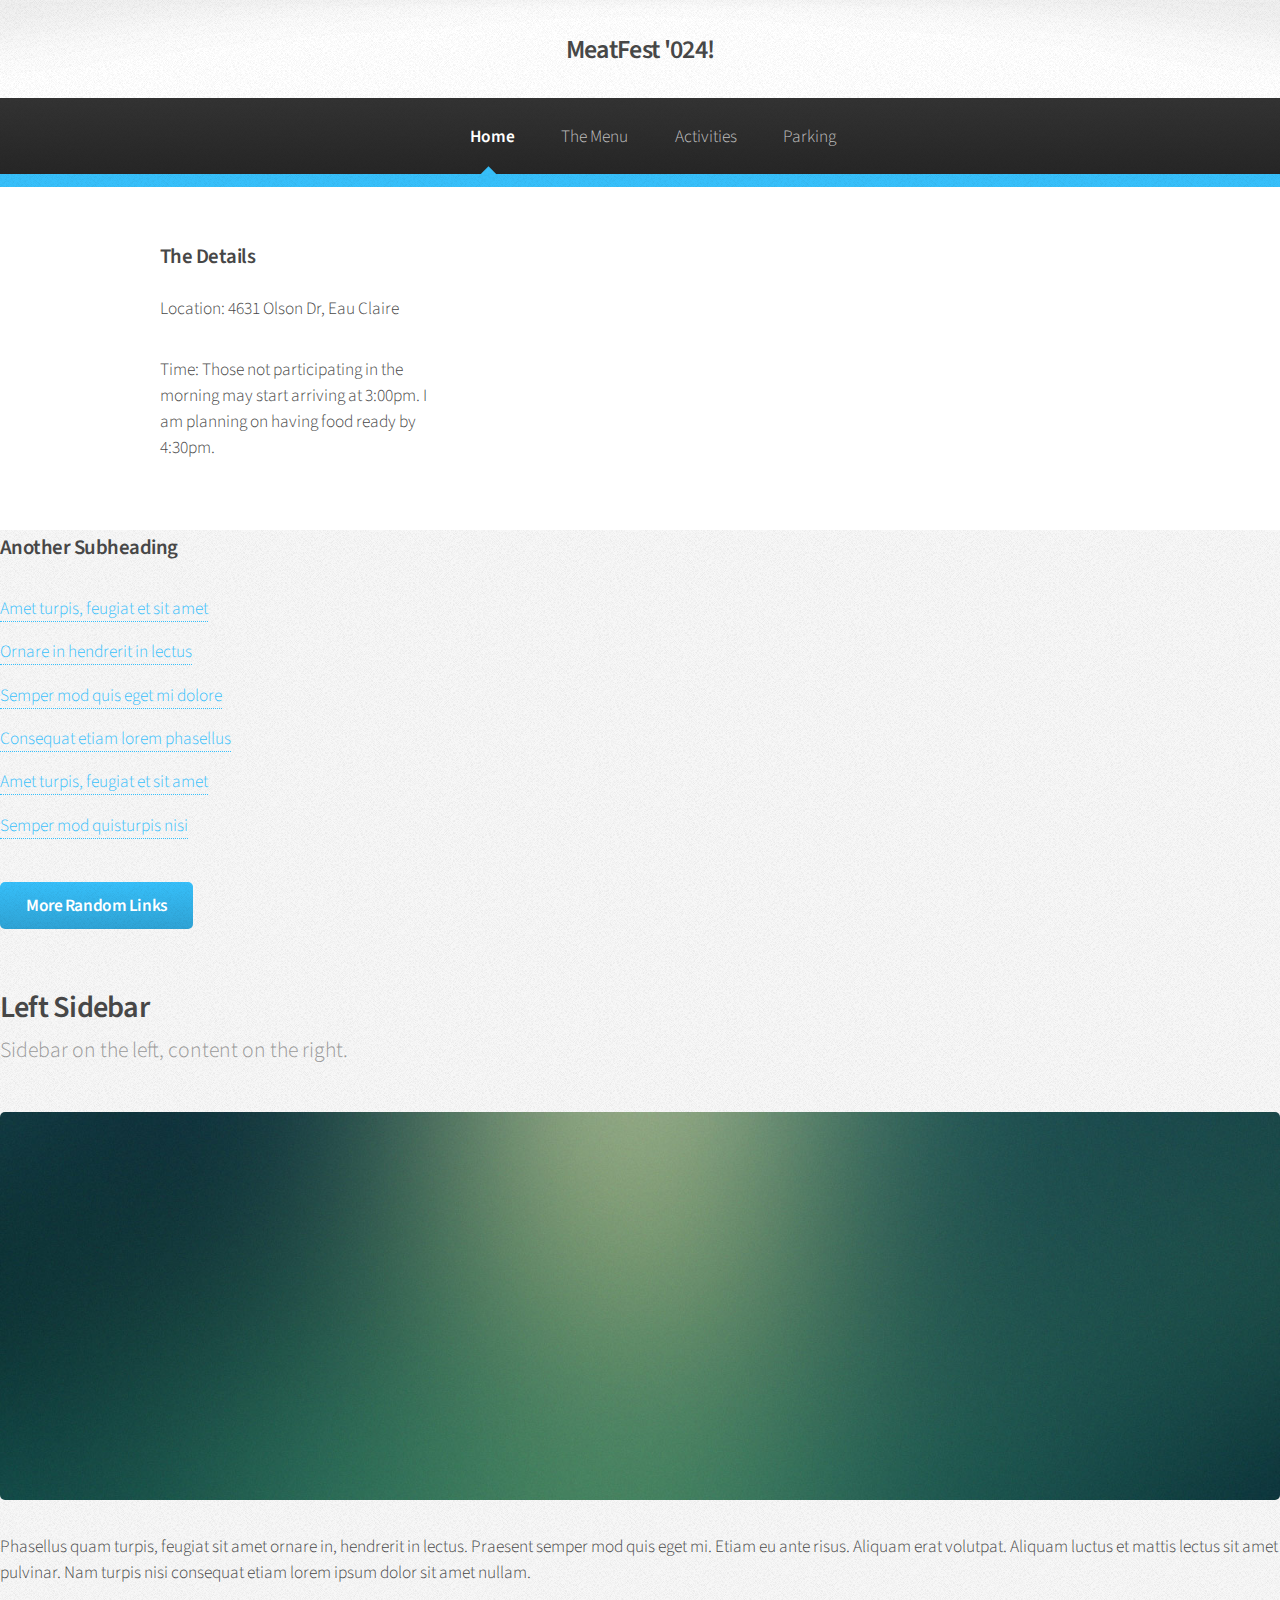
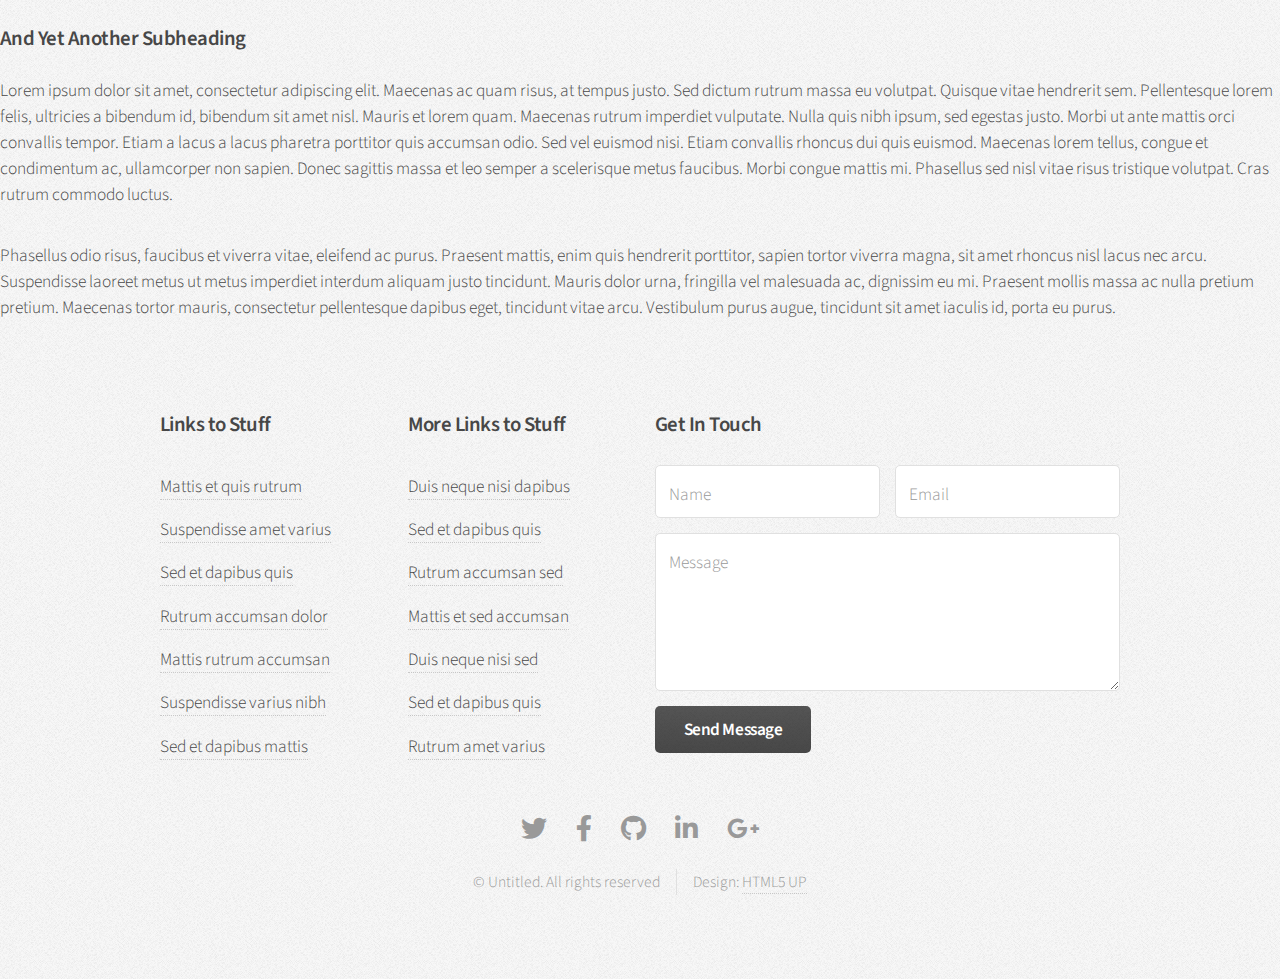
==== index.html @ 7e78057d "fixed footer" ====
<!DOCTYPE HTML>
<!--
	Arcana by HTML5 UP
	html5up.net | @ajlkn
	Free for personal and commercial use under the CCA 3.0 license (html5up.net/license)
-->
<html>
	<head>
		<title>MeatFest '024'</title>
		<meta charset="utf-8" />
		<meta name="viewport" content="width=device-width, initial-scale=1, user-scalable=no" />
		<link rel="stylesheet" href="assets/css/main.css" />
	</head>
	<body class="is-preload">
		<div id="page-wrapper">

			<!-- Header -->
				<div id="header">

					<!-- Logo -->
						<h1><a href="index.html" id="logo">MeatFest '024!</a></h1>

					<!-- Nav -->
						<nav id="nav">
							<ul>
								<li class="current"><a href="index.html">Home</a></li>
								<li>
									<a href="#">The Menu</a>
									<ul>
										<li><a href="the-meats.html">The MEATS!</a></li>
										<li><a href="the-sides.html">The Sides!</a></li>
										<li><a href="the-desserts.html">The Desserts!</a></li>
									</ul>
								</li>
								<li><a href="activities.html">Activities</a></li>
								<li><a href="parking.html">Parking</a></li>
							</ul>
						</nav>

				</div>

			<!-- Main -->
				<section class="wrapper style1">
					<div class="container">
						<div class="row gtr-200">
							<div class="col-4 col-12-narrower">
								<div id="sidebar">

									<!-- Sidebar -->

										<section>
											<h3>The Details</h3>
												<p>Location: 4631 Olson Dr, Eau Claire</p></section>
												<p>Time: Those not participating in the morning may start arriving at 3:00pm. I am planning on having food ready by 4:30pm.</p>
												<footer>
													
												</footer>
										</section>

										<section>
											<h3>Another Subheading</h3>
											<ul class="links">
												<li><a href="#">Amet turpis, feugiat et sit amet</a></li>
												<li><a href="#">Ornare in hendrerit in lectus</a></li>
												<li><a href="#">Semper mod quis eget mi dolore</a></li>
												<li><a href="#">Consequat etiam lorem phasellus</a></li>
												<li><a href="#">Amet turpis, feugiat et sit amet</a></li>
												<li><a href="#">Semper mod quisturpis nisi</a></li>
											</ul>
											<footer>
												<a href="#" class="button">More Random Links</a>
											</footer>
										</section>

								</div>
							</div>
							<div class="col-8  col-12-narrower imp-narrower">
								<div id="content">

									<!-- Content -->

										<article>
											<header>
												<h2>Left Sidebar</h2>
												<p>Sidebar on the left, content on the right.</p>
											</header>

											<span class="image featured"><img src="images/banner.jpg" alt="" /></span>

											<p>Phasellus quam turpis, feugiat sit amet ornare in, hendrerit in lectus.
											Praesent semper mod quis eget mi. Etiam eu ante risus. Aliquam erat volutpat.
											Aliquam luctus et mattis lectus sit amet pulvinar. Nam turpis nisi
											consequat etiam lorem ipsum dolor sit amet nullam.</p>

											<h3>And Yet Another Subheading</h3>
											<p>Lorem ipsum dolor sit amet, consectetur adipiscing elit. Maecenas ac quam risus, at tempus
											justo. Sed dictum rutrum massa eu volutpat. Quisque vitae hendrerit sem. Pellentesque lorem felis,
											ultricies a bibendum id, bibendum sit amet nisl. Mauris et lorem quam. Maecenas rutrum imperdiet
											vulputate. Nulla quis nibh ipsum, sed egestas justo. Morbi ut ante mattis orci convallis tempor.
											Etiam a lacus a lacus pharetra porttitor quis accumsan odio. Sed vel euismod nisi. Etiam convallis
											rhoncus dui quis euismod. Maecenas lorem tellus, congue et condimentum ac, ullamcorper non sapien.
											Donec sagittis massa et leo semper a scelerisque metus faucibus. Morbi congue mattis mi.
											Phasellus sed nisl vitae risus tristique volutpat. Cras rutrum commodo luctus.</p>

											<p>Phasellus odio risus, faucibus et viverra vitae, eleifend ac purus. Praesent mattis, enim
											quis hendrerit porttitor, sapien tortor viverra magna, sit amet rhoncus nisl lacus nec arcu.
											Suspendisse laoreet metus ut metus imperdiet interdum aliquam justo tincidunt. Mauris dolor urna,
											fringilla vel malesuada ac, dignissim eu mi. Praesent mollis massa ac nulla pretium pretium.
											Maecenas tortor mauris, consectetur pellentesque dapibus eget, tincidunt vitae arcu.
											Vestibulum purus augue, tincidunt sit amet iaculis id, porta eu purus.</p>
										</article>

								</div>
							</div>
						</div>
					</div>
				</section>

			<!-- Footer -->
				<div id="footer">
					<div class="container">
						<div class="row">
							<section class="col-3 col-6-narrower col-12-mobilep">
								<h3>Links to Stuff</h3>
								<ul class="links">
									<li><a href="#">Mattis et quis rutrum</a></li>
									<li><a href="#">Suspendisse amet varius</a></li>
									<li><a href="#">Sed et dapibus quis</a></li>
									<li><a href="#">Rutrum accumsan dolor</a></li>
									<li><a href="#">Mattis rutrum accumsan</a></li>
									<li><a href="#">Suspendisse varius nibh</a></li>
									<li><a href="#">Sed et dapibus mattis</a></li>
								</ul>
							</section>
							<section class="col-3 col-6-narrower col-12-mobilep">
								<h3>More Links to Stuff</h3>
								<ul class="links">
									<li><a href="#">Duis neque nisi dapibus</a></li>
									<li><a href="#">Sed et dapibus quis</a></li>
									<li><a href="#">Rutrum accumsan sed</a></li>
									<li><a href="#">Mattis et sed accumsan</a></li>
									<li><a href="#">Duis neque nisi sed</a></li>
									<li><a href="#">Sed et dapibus quis</a></li>
									<li><a href="#">Rutrum amet varius</a></li>
								</ul>
							</section>
							<section class="col-6 col-12-narrower">
								<h3>Get In Touch</h3>
								<form>
									<div class="row gtr-50">
										<div class="col-6 col-12-mobilep">
											<input type="text" name="name" id="name" placeholder="Name" />
										</div>
										<div class="col-6 col-12-mobilep">
											<input type="email" name="email" id="email" placeholder="Email" />
										</div>
										<div class="col-12">
											<textarea name="message" id="message" placeholder="Message" rows="5"></textarea>
										</div>
										<div class="col-12">
											<ul class="actions">
												<li><input type="submit" class="button alt" value="Send Message" /></li>
											</ul>
										</div>
									</div>
								</form>
							</section>
						</div>
					</div>

					<!-- Icons -->
						<ul class="icons">
							<li><a href="#" class="icon brands fa-twitter"><span class="label">Twitter</span></a></li>
							<li><a href="#" class="icon brands fa-facebook-f"><span class="label">Facebook</span></a></li>
							<li><a href="#" class="icon brands fa-github"><span class="label">GitHub</span></a></li>
							<li><a href="#" class="icon brands fa-linkedin-in"><span class="label">LinkedIn</span></a></li>
							<li><a href="#" class="icon brands fa-google-plus-g"><span class="label">Google+</span></a></li>
						</ul>

					<!-- Copyright -->
						<div class="copyright">
							<ul class="menu">
								<li>&copy; Untitled. All rights reserved</li><li>Design: <a href="http://html5up.net">HTML5 UP</a></li>
							</ul>
						</div>

				</div>

		</div>

		<!-- Scripts -->
			<script src="assets/js/jquery.min.js"></script>
			<script src="assets/js/jquery.dropotron.min.js"></script>
			<script src="assets/js/browser.min.js"></script>
			<script src="assets/js/breakpoints.min.js"></script>
			<script src="assets/js/util.js"></script>
			<script src="assets/js/main.js"></script>

	</body>
</html>
---- assets/css/main.css ----
@import url("fontawesome-all.min.css");
@import url("https://fonts.googleapis.com/css?family=Source+Sans+Pro:300,300italic,600,600italic");

/*
	Arcana by HTML5 UP
	html5up.net | @ajlkn
	Free for personal and commercial use under the CCA 3.0 license (html5up.net/license)
*/

html, body, div, span, applet, object,
iframe, h1, h2, h3, h4, h5, h6, p, blockquote,
pre, a, abbr, acronym, address, big, cite,
code, del, dfn, em, img, ins, kbd, q, s, samp,
small, strike, strong, sub, sup, tt, var, b,
u, i, center, dl, dt, dd, ol, ul, li, fieldset,
form, label, legend, table, caption, tbody,
tfoot, thead, tr, th, td, article, aside,
canvas, details, embed, figure, figcaption,
footer, header, hgroup, menu, nav, output, ruby,
section, summary, time, mark, audio, video {
	margin: 0;
	padding: 0;
	border: 0;
	font-size: 100%;
	font: inherit;
	vertical-align: baseline;}

article, aside, details, figcaption, figure,
footer, header, hgroup, menu, nav, section {
	display: block;}

body {
	line-height: 1;
}

ol, ul {
	list-style: none;
}

blockquote, q {
	quotes: none;
}

	blockquote:before, blockquote:after, q:before, q:after {
		content: '';
		content: none;
	}

table {
	border-collapse: collapse;
	border-spacing: 0;
}

body {
	-webkit-text-size-adjust: none;
}

mark {
	background-color: transparent;
	color: inherit;
}

input::-moz-focus-inner {
	border: 0;
	padding: 0;
}

input, select, textarea {
	-moz-appearance: none;
	-webkit-appearance: none;
	-ms-appearance: none;
	appearance: none;
}

/* Basic */

	html {
		box-sizing: border-box;
	}

	*, *:before, *:after {
		box-sizing: inherit;
	}

	body {
		background: #f7f7f7 url("images/bg01.png");
	}

		body.is-preload *, body.is-preload *:before, body.is-preload *:after {
			-moz-animation: none !important;
			-webkit-animation: none !important;
			-ms-animation: none !important;
			animation: none !important;
			-moz-transition: none !important;
			-webkit-transition: none !important;
			-ms-transition: none !important;
			transition: none !important;
		}

	body, input, select, textarea {
		color: #474747;
		font-family: 'Source Sans Pro', sans-serif;
		font-size: 16pt;
		font-weight: 300;
		line-height: 1.65em;
	}

	a {
		-moz-transition: color 0.2s ease-in-out, border-color 0.2s ease-in-out, opacity 0.2s ease-in-out;
		-webkit-transition: color 0.2s ease-in-out, border-color 0.2s ease-in-out, opacity 0.2s ease-in-out;
		-ms-transition: color 0.2s ease-in-out, border-color 0.2s ease-in-out, opacity 0.2s ease-in-out;
		transition: color 0.2s ease-in-out, border-color 0.2s ease-in-out, opacity 0.2s ease-in-out;
		color: #37c0fb;
		text-decoration: none;
		border-bottom: dotted 1px;
	}

		a:hover {
			color: #37c0fb;
			border-bottom-color: transparent;
		}

	strong, b {
		font-weight: 600;
	}

	em, i {
		font-style: italic;
	}

	p, ul, ol, dl, table, blockquote {
		margin: 0 0 2em 0;
	}

	h1, h2, h3, h4, h5, h6 {
		color: inherit;
		font-weight: 600;
		line-height: 1.75em;
		margin-bottom: 1em;
	}

		h1 a, h2 a, h3 a, h4 a, h5 a, h6 a {
			color: inherit;
			text-decoration: none;
		}

		h1 em, h2 em, h3 em, h4 em, h5 em, h6 em {
			font-style: normal;
			font-weight: 300;
		}

	h2 {
		font-size: 1.75em;
		letter-spacing: -0.025em;
	}

	h3 {
		font-size: 1.2em;
		letter-spacing: -0.025em;
	}

	sub {
		font-size: 0.8em;
		position: relative;
		top: 0.5em;
	}

	sup {
		font-size: 0.8em;
		position: relative;
		top: -0.5em;
	}

	hr {
		border-top: solid 1px #e0e0e0;
		border: 0;
		margin-bottom: 1.5em;
	}

	blockquote {
		border-left: solid 0.5em #e0e0e0;
		font-style: italic;
		padding: 1em 0 1em 2em;
	}

/* Container */

	.container {
		margin: 0 auto;
		max-width: 100%;
		width: 1400px;
	}

		@media screen and (max-width: 1680px) {

			.container {
				width: 1200px;
			}

		}

		@media screen and (max-width: 1280px) {

			.container {
				width: 960px;
			}

		}

		@media screen and (max-width: 980px) {

			.container {
				width: 95%;
			}

		}

		@media screen and (max-width: 840px) {

			.container {
				width: 95%;
			}

		}

		@media screen and (max-width: 736px) {

			.container {
				width: 90%;
			}

		}

		@media screen and (max-width: 480px) {

			.container {
				width: 100%;
			}

		}

/* Row */

	.row {
		display: flex;
		flex-wrap: wrap;
		box-sizing: border-box;
		align-items: stretch;
	}

		.row > * {
			box-sizing: border-box;
		}

		.row.gtr-uniform > * > :last-child {
			margin-bottom: 0;
		}

		.row.aln-left {
			justify-content: flex-start;
		}

		.row.aln-center {
			justify-content: center;
		}

		.row.aln-right {
			justify-content: flex-end;
		}

		.row.aln-top {
			align-items: flex-start;
		}

		.row.aln-middle {
			align-items: center;
		}

		.row.aln-bottom {
			align-items: flex-end;
		}

		.row > .imp {
			order: -1;
		}

		.row > .col-1 {
			width: 8.33333%;
		}

		.row > .off-1 {
			margin-left: 8.33333%;
		}

		.row > .col-2 {
			width: 16.66667%;
		}

		.row > .off-2 {
			margin-left: 16.66667%;
		}

		.row > .col-3 {
			width: 25%;
		}

		.row > .off-3 {
			margin-left: 25%;
		}

		.row > .col-4 {
			width: 33.33333%;
		}

		.row > .off-4 {
			margin-left: 33.33333%;
		}

		.row > .col-5 {
			width: 41.66667%;
		}

		.row > .off-5 {
			margin-left: 41.66667%;
		}

		.row > .col-6 {
			width: 50%;
		}

		.row > .off-6 {
			margin-left: 50%;
		}

		.row > .col-7 {
			width: 58.33333%;
		}

		.row > .off-7 {
			margin-left: 58.33333%;
		}

		.row > .col-8 {
			width: 66.66667%;
		}

		.row > .off-8 {
			margin-left: 66.66667%;
		}

		.row > .col-9 {
			width: 75%;
		}

		.row > .off-9 {
			margin-left: 75%;
		}

		.row > .col-10 {
			width: 83.33333%;
		}

		.row > .off-10 {
			margin-left: 83.33333%;
		}

		.row > .col-11 {
			width: 91.66667%;
		}

		.row > .off-11 {
			margin-left: 91.66667%;
		}

		.row > .col-12 {
			width: 100%;
		}

		.row > .off-12 {
			margin-left: 100%;
		}

		.row.gtr-0 {
			margin-top: 0px;
			margin-left: 0px;
		}

			.row.gtr-0 > * {
				padding: 0px 0 0 0px;
			}

			.row.gtr-0.gtr-uniform {
				margin-top: 0px;
			}

				.row.gtr-0.gtr-uniform > * {
					padding-top: 0px;
				}

		.row.gtr-25 {
			margin-top: -12.5px;
			margin-left: -12.5px;
		}

			.row.gtr-25 > * {
				padding: 12.5px 0 0 12.5px;
			}

			.row.gtr-25.gtr-uniform {
				margin-top: -12.5px;
			}

				.row.gtr-25.gtr-uniform > * {
					padding-top: 12.5px;
				}

		.row.gtr-50 {
			margin-top: -25px;
			margin-left: -25px;
		}

			.row.gtr-50 > * {
				padding: 25px 0 0 25px;
			}

			.row.gtr-50.gtr-uniform {
				margin-top: -25px;
			}

				.row.gtr-50.gtr-uniform > * {
					padding-top: 25px;
				}

		.row {
			margin-top: -50px;
			margin-left: -50px;
		}

			.row > * {
				padding: 50px 0 0 50px;
			}

			.row.gtr-uniform {
				margin-top: -50px;
			}

				.row.gtr-uniform > * {
					padding-top: 50px;
				}

		.row.gtr-150 {
			margin-top: -75px;
			margin-left: -75px;
		}

			.row.gtr-150 > * {
				padding: 75px 0 0 75px;
			}

			.row.gtr-150.gtr-uniform {
				margin-top: -75px;
			}

				.row.gtr-150.gtr-uniform > * {
					padding-top: 75px;
				}

		.row.gtr-200 {
			margin-top: -100px;
			margin-left: -100px;
		}

			.row.gtr-200 > * {
				padding: 100px 0 0 100px;
			}

			.row.gtr-200.gtr-uniform {
				margin-top: -100px;
			}

				.row.gtr-200.gtr-uniform > * {
					padding-top: 100px;
				}

		@media screen and (max-width: 1680px) {

			.row {
				display: flex;
				flex-wrap: wrap;
				box-sizing: border-box;
				align-items: stretch;
			}

				.row > * {
					box-sizing: border-box;
				}

				.row.gtr-uniform > * > :last-child {
					margin-bottom: 0;
				}

				.row.aln-left {
					justify-content: flex-start;
				}

				.row.aln-center {
					justify-content: center;
				}

				.row.aln-right {
					justify-content: flex-end;
				}

				.row.aln-top {
					align-items: flex-start;
				}

				.row.aln-middle {
					align-items: center;
				}

				.row.aln-bottom {
					align-items: flex-end;
				}

				.row > .imp-wide {
					order: -1;
				}

				.row > .col-1-wide {
					width: 8.33333%;
				}

				.row > .off-1-wide {
					margin-left: 8.33333%;
				}

				.row > .col-2-wide {
					width: 16.66667%;
				}

				.row > .off-2-wide {
					margin-left: 16.66667%;
				}

				.row > .col-3-wide {
					width: 25%;
				}

				.row > .off-3-wide {
					margin-left: 25%;
				}

				.row > .col-4-wide {
					width: 33.33333%;
				}

				.row > .off-4-wide {
					margin-left: 33.33333%;
				}

				.row > .col-5-wide {
					width: 41.66667%;
				}

				.row > .off-5-wide {
					margin-left: 41.66667%;
				}

				.row > .col-6-wide {
					width: 50%;
				}

				.row > .off-6-wide {
					margin-left: 50%;
				}

				.row > .col-7-wide {
					width: 58.33333%;
				}

				.row > .off-7-wide {
					margin-left: 58.33333%;
				}

				.row > .col-8-wide {
					width: 66.66667%;
				}

				.row > .off-8-wide {
					margin-left: 66.66667%;
				}

				.row > .col-9-wide {
					width: 75%;
				}

				.row > .off-9-wide {
					margin-left: 75%;
				}

				.row > .col-10-wide {
					width: 83.33333%;
				}

				.row > .off-10-wide {
					margin-left: 83.33333%;
				}

				.row > .col-11-wide {
					width: 91.66667%;
				}

				.row > .off-11-wide {
					margin-left: 91.66667%;
				}

				.row > .col-12-wide {
					width: 100%;
				}

				.row > .off-12-wide {
					margin-left: 100%;
				}

				.row.gtr-0 {
					margin-top: 0px;
					margin-left: 0px;
				}

					.row.gtr-0 > * {
						padding: 0px 0 0 0px;
					}

					.row.gtr-0.gtr-uniform {
						margin-top: 0px;
					}

						.row.gtr-0.gtr-uniform > * {
							padding-top: 0px;
						}

				.row.gtr-25 {
					margin-top: -10px;
					margin-left: -10px;
				}

					.row.gtr-25 > * {
						padding: 10px 0 0 10px;
					}

					.row.gtr-25.gtr-uniform {
						margin-top: -10px;
					}

						.row.gtr-25.gtr-uniform > * {
							padding-top: 10px;
						}

				.row.gtr-50 {
					margin-top: -20px;
					margin-left: -20px;
				}

					.row.gtr-50 > * {
						padding: 20px 0 0 20px;
					}

					.row.gtr-50.gtr-uniform {
						margin-top: -20px;
					}

						.row.gtr-50.gtr-uniform > * {
							padding-top: 20px;
						}

				.row {
					margin-top: -40px;
					margin-left: -40px;
				}

					.row > * {
						padding: 40px 0 0 40px;
					}

					.row.gtr-uniform {
						margin-top: -40px;
					}

						.row.gtr-uniform > * {
							padding-top: 40px;
						}

				.row.gtr-150 {
					margin-top: -60px;
					margin-left: -60px;
				}

					.row.gtr-150 > * {
						padding: 60px 0 0 60px;
					}

					.row.gtr-150.gtr-uniform {
						margin-top: -60px;
					}

						.row.gtr-150.gtr-uniform > * {
							padding-top: 60px;
						}

				.row.gtr-200 {
					margin-top: -80px;
					margin-left: -80px;
				}

					.row.gtr-200 > * {
						padding: 80px 0 0 80px;
					}

					.row.gtr-200.gtr-uniform {
						margin-top: -80px;
					}

						.row.gtr-200.gtr-uniform > * {
							padding-top: 80px;
						}

		}

		@media screen and (max-width: 1280px) {

			.row {
				display: flex;
				flex-wrap: wrap;
				box-sizing: border-box;
				align-items: stretch;
			}

				.row > * {
					box-sizing: border-box;
				}

				.row.gtr-uniform > * > :last-child {
					margin-bottom: 0;
				}

				.row.aln-left {
					justify-content: flex-start;
				}

				.row.aln-center {
					justify-content: center;
				}

				.row.aln-right {
					justify-content: flex-end;
				}

				.row.aln-top {
					align-items: flex-start;
				}

				.row.aln-middle {
					align-items: center;
				}

				.row.aln-bottom {
					align-items: flex-end;
				}

				.row > .imp-normal {
					order: -1;
				}

				.row > .col-1-normal {
					width: 8.33333%;
				}

				.row > .off-1-normal {
					margin-left: 8.33333%;
				}

				.row > .col-2-normal {
					width: 16.66667%;
				}

				.row > .off-2-normal {
					margin-left: 16.66667%;
				}

				.row > .col-3-normal {
					width: 25%;
				}

				.row > .off-3-normal {
					margin-left: 25%;
				}

				.row > .col-4-normal {
					width: 33.33333%;
				}

				.row > .off-4-normal {
					margin-left: 33.33333%;
				}

				.row > .col-5-normal {
					width: 41.66667%;
				}

				.row > .off-5-normal {
					margin-left: 41.66667%;
				}

				.row > .col-6-normal {
					width: 50%;
				}

				.row > .off-6-normal {
					margin-left: 50%;
				}

				.row > .col-7-normal {
					width: 58.33333%;
				}

				.row > .off-7-normal {
					margin-left: 58.33333%;
				}

				.row > .col-8-normal {
					width: 66.66667%;
				}

				.row > .off-8-normal {
					margin-left: 66.66667%;
				}

				.row > .col-9-normal {
					width: 75%;
				}

				.row > .off-9-normal {
					margin-left: 75%;
				}

				.row > .col-10-normal {
					width: 83.33333%;
				}

				.row > .off-10-normal {
					margin-left: 83.33333%;
				}

				.row > .col-11-normal {
					width: 91.66667%;
				}

				.row > .off-11-normal {
					margin-left: 91.66667%;
				}

				.row > .col-12-normal {
					width: 100%;
				}

				.row > .off-12-normal {
					margin-left: 100%;
				}

				.row.gtr-0 {
					margin-top: 0px;
					margin-left: 0px;
				}

					.row.gtr-0 > * {
						padding: 0px 0 0 0px;
					}

					.row.gtr-0.gtr-uniform {
						margin-top: 0px;
					}

						.row.gtr-0.gtr-uniform > * {
							padding-top: 0px;
						}

				.row.gtr-25 {
					margin-top: -7.5px;
					margin-left: -7.5px;
				}

					.row.gtr-25 > * {
						padding: 7.5px 0 0 7.5px;
					}

					.row.gtr-25.gtr-uniform {
						margin-top: -7.5px;
					}

						.row.gtr-25.gtr-uniform > * {
							padding-top: 7.5px;
						}

				.row.gtr-50 {
					margin-top: -15px;
					margin-left: -15px;
				}

					.row.gtr-50 > * {
						padding: 15px 0 0 15px;
					}

					.row.gtr-50.gtr-uniform {
						margin-top: -15px;
					}

						.row.gtr-50.gtr-uniform > * {
							padding-top: 15px;
						}

				.row {
					margin-top: -30px;
					margin-left: -30px;
				}

					.row > * {
						padding: 30px 0 0 30px;
					}

					.row.gtr-uniform {
						margin-top: -30px;
					}

						.row.gtr-uniform > * {
							padding-top: 30px;
						}

				.row.gtr-150 {
					margin-top: -45px;
					margin-left: -45px;
				}

					.row.gtr-150 > * {
						padding: 45px 0 0 45px;
					}

					.row.gtr-150.gtr-uniform {
						margin-top: -45px;
					}

						.row.gtr-150.gtr-uniform > * {
							padding-top: 45px;
						}

				.row.gtr-200 {
					margin-top: -60px;
					margin-left: -60px;
				}

					.row.gtr-200 > * {
						padding: 60px 0 0 60px;
					}

					.row.gtr-200.gtr-uniform {
						margin-top: -60px;
					}

						.row.gtr-200.gtr-uniform > * {
							padding-top: 60px;
						}

		}

		@media screen and (max-width: 980px) {

			.row {
				display: flex;
				flex-wrap: wrap;
				box-sizing: border-box;
				align-items: stretch;
			}

				.row > * {
					box-sizing: border-box;
				}

				.row.gtr-uniform > * > :last-child {
					margin-bottom: 0;
				}

				.row.aln-left {
					justify-content: flex-start;
				}

				.row.aln-center {
					justify-content: center;
				}

				.row.aln-right {
					justify-content: flex-end;
				}

				.row.aln-top {
					align-items: flex-start;
				}

				.row.aln-middle {
					align-items: center;
				}

				.row.aln-bottom {
					align-items: flex-end;
				}

				.row > .imp-narrow {
					order: -1;
				}

				.row > .col-1-narrow {
					width: 8.33333%;
				}

				.row > .off-1-narrow {
					margin-left: 8.33333%;
				}

				.row > .col-2-narrow {
					width: 16.66667%;
				}

				.row > .off-2-narrow {
					margin-left: 16.66667%;
				}

				.row > .col-3-narrow {
					width: 25%;
				}

				.row > .off-3-narrow {
					margin-left: 25%;
				}

				.row > .col-4-narrow {
					width: 33.33333%;
				}

				.row > .off-4-narrow {
					margin-left: 33.33333%;
				}

				.row > .col-5-narrow {
					width: 41.66667%;
				}

				.row > .off-5-narrow {
					margin-left: 41.66667%;
				}

				.row > .col-6-narrow {
					width: 50%;
				}

				.row > .off-6-narrow {
					margin-left: 50%;
				}

				.row > .col-7-narrow {
					width: 58.33333%;
				}

				.row > .off-7-narrow {
					margin-left: 58.33333%;
				}

				.row > .col-8-narrow {
					width: 66.66667%;
				}

				.row > .off-8-narrow {
					margin-left: 66.66667%;
				}

				.row > .col-9-narrow {
					width: 75%;
				}

				.row > .off-9-narrow {
					margin-left: 75%;
				}

				.row > .col-10-narrow {
					width: 83.33333%;
				}

				.row > .off-10-narrow {
					margin-left: 83.33333%;
				}

				.row > .col-11-narrow {
					width: 91.66667%;
				}

				.row > .off-11-narrow {
					margin-left: 91.66667%;
				}

				.row > .col-12-narrow {
					width: 100%;
				}

				.row > .off-12-narrow {
					margin-left: 100%;
				}

				.row.gtr-0 {
					margin-top: 0px;
					margin-left: 0px;
				}

					.row.gtr-0 > * {
						padding: 0px 0 0 0px;
					}

					.row.gtr-0.gtr-uniform {
						margin-top: 0px;
					}

						.row.gtr-0.gtr-uniform > * {
							padding-top: 0px;
						}

				.row.gtr-25 {
					margin-top: -7.5px;
					margin-left: -7.5px;
				}

					.row.gtr-25 > * {
						padding: 7.5px 0 0 7.5px;
					}

					.row.gtr-25.gtr-uniform {
						margin-top: -7.5px;
					}

						.row.gtr-25.gtr-uniform > * {
							padding-top: 7.5px;
						}

				.row.gtr-50 {
					margin-top: -15px;
					margin-left: -15px;
				}

					.row.gtr-50 > * {
						padding: 15px 0 0 15px;
					}

					.row.gtr-50.gtr-uniform {
						margin-top: -15px;
					}

						.row.gtr-50.gtr-uniform > * {
							padding-top: 15px;
						}

				.row {
					margin-top: -30px;
					margin-left: -30px;
				}

					.row > * {
						padding: 30px 0 0 30px;
					}

					.row.gtr-uniform {
						margin-top: -30px;
					}

						.row.gtr-uniform > * {
							padding-top: 30px;
						}

				.row.gtr-150 {
					margin-top: -45px;
					margin-left: -45px;
				}

					.row.gtr-150 > * {
						padding: 45px 0 0 45px;
					}

					.row.gtr-150.gtr-uniform {
						margin-top: -45px;
					}

						.row.gtr-150.gtr-uniform > * {
							padding-top: 45px;
						}

				.row.gtr-200 {
					margin-top: -60px;
					margin-left: -60px;
				}

					.row.gtr-200 > * {
						padding: 60px 0 0 60px;
					}

					.row.gtr-200.gtr-uniform {
						margin-top: -60px;
					}

						.row.gtr-200.gtr-uniform > * {
							padding-top: 60px;
						}

		}

		@media screen and (max-width: 840px) {

			.row {
				display: flex;
				flex-wrap: wrap;
				box-sizing: border-box;
				align-items: stretch;
			}

				.row > * {
					box-sizing: border-box;
				}

				.row.gtr-uniform > * > :last-child {
					margin-bottom: 0;
				}

				.row.aln-left {
					justify-content: flex-start;
				}

				.row.aln-center {
					justify-content: center;
				}

				.row.aln-right {
					justify-content: flex-end;
				}

				.row.aln-top {
					align-items: flex-start;
				}

				.row.aln-middle {
					align-items: center;
				}

				.row.aln-bottom {
					align-items: flex-end;
				}

				.row > .imp-narrower {
					order: -1;
				}

				.row > .col-1-narrower {
					width: 8.33333%;
				}

				.row > .off-1-narrower {
					margin-left: 8.33333%;
				}

				.row > .col-2-narrower {
					width: 16.66667%;
				}

				.row > .off-2-narrower {
					margin-left: 16.66667%;
				}

				.row > .col-3-narrower {
					width: 25%;
				}

				.row > .off-3-narrower {
					margin-left: 25%;
				}

				.row > .col-4-narrower {
					width: 33.33333%;
				}

				.row > .off-4-narrower {
					margin-left: 33.33333%;
				}

				.row > .col-5-narrower {
					width: 41.66667%;
				}

				.row > .off-5-narrower {
					margin-left: 41.66667%;
				}

				.row > .col-6-narrower {
					width: 50%;
				}

				.row > .off-6-narrower {
					margin-left: 50%;
				}

				.row > .col-7-narrower {
					width: 58.33333%;
				}

				.row > .off-7-narrower {
					margin-left: 58.33333%;
				}

				.row > .col-8-narrower {
					width: 66.66667%;
				}

				.row > .off-8-narrower {
					margin-left: 66.66667%;
				}

				.row > .col-9-narrower {
					width: 75%;
				}

				.row > .off-9-narrower {
					margin-left: 75%;
				}

				.row > .col-10-narrower {
					width: 83.33333%;
				}

				.row > .off-10-narrower {
					margin-left: 83.33333%;
				}

				.row > .col-11-narrower {
					width: 91.66667%;
				}

				.row > .off-11-narrower {
					margin-left: 91.66667%;
				}

				.row > .col-12-narrower {
					width: 100%;
				}

				.row > .off-12-narrower {
					margin-left: 100%;
				}

				.row.gtr-0 {
					margin-top: 0px;
					margin-left: 0px;
				}

					.row.gtr-0 > * {
						padding: 0px 0 0 0px;
					}

					.row.gtr-0.gtr-uniform {
						margin-top: 0px;
					}

						.row.gtr-0.gtr-uniform > * {
							padding-top: 0px;
						}

				.row.gtr-25 {
					margin-top: -7.5px;
					margin-left: -7.5px;
				}

					.row.gtr-25 > * {
						padding: 7.5px 0 0 7.5px;
					}

					.row.gtr-25.gtr-uniform {
						margin-top: -7.5px;
					}

						.row.gtr-25.gtr-uniform > * {
							padding-top: 7.5px;
						}

				.row.gtr-50 {
					margin-top: -15px;
					margin-left: -15px;
				}

					.row.gtr-50 > * {
						padding: 15px 0 0 15px;
					}

					.row.gtr-50.gtr-uniform {
						margin-top: -15px;
					}

						.row.gtr-50.gtr-uniform > * {
							padding-top: 15px;
						}

				.row {
					margin-top: -30px;
					margin-left: -30px;
				}

					.row > * {
						padding: 30px 0 0 30px;
					}

					.row.gtr-uniform {
						margin-top: -30px;
					}

						.row.gtr-uniform > * {
							padding-top: 30px;
						}

				.row.gtr-150 {
					margin-top: -45px;
					margin-left: -45px;
				}

					.row.gtr-150 > * {
						padding: 45px 0 0 45px;
					}

					.row.gtr-150.gtr-uniform {
						margin-top: -45px;
					}

						.row.gtr-150.gtr-uniform > * {
							padding-top: 45px;
						}

				.row.gtr-200 {
					margin-top: -60px;
					margin-left: -60px;
				}

					.row.gtr-200 > * {
						padding: 60px 0 0 60px;
					}

					.row.gtr-200.gtr-uniform {
						margin-top: -60px;
					}

						.row.gtr-200.gtr-uniform > * {
							padding-top: 60px;
						}

		}

		@media screen and (max-width: 736px) {

			.row {
				display: flex;
				flex-wrap: wrap;
				box-sizing: border-box;
				align-items: stretch;
			}

				.row > * {
					box-sizing: border-box;
				}

				.row.gtr-uniform > * > :last-child {
					margin-bottom: 0;
				}

				.row.aln-left {
					justify-content: flex-start;
				}

				.row.aln-center {
					justify-content: center;
				}

				.row.aln-right {
					justify-content: flex-end;
				}

				.row.aln-top {
					align-items: flex-start;
				}

				.row.aln-middle {
					align-items: center;
				}

				.row.aln-bottom {
					align-items: flex-end;
				}

				.row > .imp-mobile {
					order: -1;
				}

				.row > .col-1-mobile {
					width: 8.33333%;
				}

				.row > .off-1-mobile {
					margin-left: 8.33333%;
				}

				.row > .col-2-mobile {
					width: 16.66667%;
				}

				.row > .off-2-mobile {
					margin-left: 16.66667%;
				}

				.row > .col-3-mobile {
					width: 25%;
				}

				.row > .off-3-mobile {
					margin-left: 25%;
				}

				.row > .col-4-mobile {
					width: 33.33333%;
				}

				.row > .off-4-mobile {
					margin-left: 33.33333%;
				}

				.row > .col-5-mobile {
					width: 41.66667%;
				}

				.row > .off-5-mobile {
					margin-left: 41.66667%;
				}

				.row > .col-6-mobile {
					width: 50%;
				}

				.row > .off-6-mobile {
					margin-left: 50%;
				}

				.row > .col-7-mobile {
					width: 58.33333%;
				}

				.row > .off-7-mobile {
					margin-left: 58.33333%;
				}

				.row > .col-8-mobile {
					width: 66.66667%;
				}

				.row > .off-8-mobile {
					margin-left: 66.66667%;
				}

				.row > .col-9-mobile {
					width: 75%;
				}

				.row > .off-9-mobile {
					margin-left: 75%;
				}

				.row > .col-10-mobile {
					width: 83.33333%;
				}

				.row > .off-10-mobile {
					margin-left: 83.33333%;
				}

				.row > .col-11-mobile {
					width: 91.66667%;
				}

				.row > .off-11-mobile {
					margin-left: 91.66667%;
				}

				.row > .col-12-mobile {
					width: 100%;
				}

				.row > .off-12-mobile {
					margin-left: 100%;
				}

				.row.gtr-0 {
					margin-top: 0px;
					margin-left: 0px;
				}

					.row.gtr-0 > * {
						padding: 0px 0 0 0px;
					}

					.row.gtr-0.gtr-uniform {
						margin-top: 0px;
					}

						.row.gtr-0.gtr-uniform > * {
							padding-top: 0px;
						}

				.row.gtr-25 {
					margin-top: -5px;
					margin-left: -5px;
				}

					.row.gtr-25 > * {
						padding: 5px 0 0 5px;
					}

					.row.gtr-25.gtr-uniform {
						margin-top: -5px;
					}

						.row.gtr-25.gtr-uniform > * {
							padding-top: 5px;
						}

				.row.gtr-50 {
					margin-top: -10px;
					margin-left: -10px;
				}

					.row.gtr-50 > * {
						padding: 10px 0 0 10px;
					}

					.row.gtr-50.gtr-uniform {
						margin-top: -10px;
					}

						.row.gtr-50.gtr-uniform > * {
							padding-top: 10px;
						}

				.row {
					margin-top: -20px;
					margin-left: -20px;
				}

					.row > * {
						padding: 20px 0 0 20px;
					}

					.row.gtr-uniform {
						margin-top: -20px;
					}

						.row.gtr-uniform > * {
							padding-top: 20px;
						}

				.row.gtr-150 {
					margin-top: -30px;
					margin-left: -30px;
				}

					.row.gtr-150 > * {
						padding: 30px 0 0 30px;
					}

					.row.gtr-150.gtr-uniform {
						margin-top: -30px;
					}

						.row.gtr-150.gtr-uniform > * {
							padding-top: 30px;
						}

				.row.gtr-200 {
					margin-top: -40px;
					margin-left: -40px;
				}

					.row.gtr-200 > * {
						padding: 40px 0 0 40px;
					}

					.row.gtr-200.gtr-uniform {
						margin-top: -40px;
					}

						.row.gtr-200.gtr-uniform > * {
							padding-top: 40px;
						}

		}

		@media screen and (max-width: 480px) {

			.row {
				display: flex;
				flex-wrap: wrap;
				box-sizing: border-box;
				align-items: stretch;
			}

				.row > * {
					box-sizing: border-box;
				}

				.row.gtr-uniform > * > :last-child {
					margin-bottom: 0;
				}

				.row.aln-left {
					justify-content: flex-start;
				}

				.row.aln-center {
					justify-content: center;
				}

				.row.aln-right {
					justify-content: flex-end;
				}

				.row.aln-top {
					align-items: flex-start;
				}

				.row.aln-middle {
					align-items: center;
				}

				.row.aln-bottom {
					align-items: flex-end;
				}

				.row > .imp-mobilep {
					order: -1;
				}

				.row > .col-1-mobilep {
					width: 8.33333%;
				}

				.row > .off-1-mobilep {
					margin-left: 8.33333%;
				}

				.row > .col-2-mobilep {
					width: 16.66667%;
				}

				.row > .off-2-mobilep {
					margin-left: 16.66667%;
				}

				.row > .col-3-mobilep {
					width: 25%;
				}

				.row > .off-3-mobilep {
					margin-left: 25%;
				}

				.row > .col-4-mobilep {
					width: 33.33333%;
				}

				.row > .off-4-mobilep {
					margin-left: 33.33333%;
				}

				.row > .col-5-mobilep {
					width: 41.66667%;
				}

				.row > .off-5-mobilep {
					margin-left: 41.66667%;
				}

				.row > .col-6-mobilep {
					width: 50%;
				}

				.row > .off-6-mobilep {
					margin-left: 50%;
				}

				.row > .col-7-mobilep {
					width: 58.33333%;
				}

				.row > .off-7-mobilep {
					margin-left: 58.33333%;
				}

				.row > .col-8-mobilep {
					width: 66.66667%;
				}

				.row > .off-8-mobilep {
					margin-left: 66.66667%;
				}

				.row > .col-9-mobilep {
					width: 75%;
				}

				.row > .off-9-mobilep {
					margin-left: 75%;
				}

				.row > .col-10-mobilep {
					width: 83.33333%;
				}

				.row > .off-10-mobilep {
					margin-left: 83.33333%;
				}

				.row > .col-11-mobilep {
					width: 91.66667%;
				}

				.row > .off-11-mobilep {
					margin-left: 91.66667%;
				}

				.row > .col-12-mobilep {
					width: 100%;
				}

				.row > .off-12-mobilep {
					margin-left: 100%;
				}

				.row.gtr-0 {
					margin-top: 0px;
					margin-left: 0px;
				}

					.row.gtr-0 > * {
						padding: 0px 0 0 0px;
					}

					.row.gtr-0.gtr-uniform {
						margin-top: 0px;
					}

						.row.gtr-0.gtr-uniform > * {
							padding-top: 0px;
						}

				.row.gtr-25 {
					margin-top: -5px;
					margin-left: -5px;
				}

					.row.gtr-25 > * {
						padding: 5px 0 0 5px;
					}

					.row.gtr-25.gtr-uniform {
						margin-top: -5px;
					}

						.row.gtr-25.gtr-uniform > * {
							padding-top: 5px;
						}

				.row.gtr-50 {
					margin-top: -10px;
					margin-left: -10px;
				}

					.row.gtr-50 > * {
						padding: 10px 0 0 10px;
					}

					.row.gtr-50.gtr-uniform {
						margin-top: -10px;
					}

						.row.gtr-50.gtr-uniform > * {
							padding-top: 10px;
						}

				.row {
					margin-top: -20px;
					margin-left: -20px;
				}

					.row > * {
						padding: 20px 0 0 20px;
					}

					.row.gtr-uniform {
						margin-top: -20px;
					}

						.row.gtr-uniform > * {
							padding-top: 20px;
						}

				.row.gtr-150 {
					margin-top: -30px;
					margin-left: -30px;
				}

					.row.gtr-150 > * {
						padding: 30px 0 0 30px;
					}

					.row.gtr-150.gtr-uniform {
						margin-top: -30px;
					}

						.row.gtr-150.gtr-uniform > * {
							padding-top: 30px;
						}

				.row.gtr-200 {
					margin-top: -40px;
					margin-left: -40px;
				}

					.row.gtr-200 > * {
						padding: 40px 0 0 40px;
					}

					.row.gtr-200.gtr-uniform {
						margin-top: -40px;
					}

						.row.gtr-200.gtr-uniform > * {
							padding-top: 40px;
						}

		}

/* Section/Article */

	section.special, article.special {
		text-align: center;
	}

	header p {
		color: #999;
		font-size: 1.25em;
		position: relative;
		margin-top: -1.25em;
		margin-bottom: 2.25em;
	}

	header.major {
		text-align: center;
		margin: 0 0 2em 0;
	}

		header.major h2 {
			font-size: 2.25em;
		}

		header.major p {
			position: relative;
			border-top: solid 1px #e0e0e0;
			padding: 1em 0 0 0;
			margin: 0;
			top: -1em;
			font-size: 1.5em;
			letter-spacing: -0.025em;
		}

	footer {
		margin: 0 0 3em 0;
	}

		footer > :last-child {
			margin-bottom: 0;
		}

		footer.major {
			padding-top: 3em;
		}

/* Form */

	input[type="text"],
	input[type="password"],
	input[type="email"],
	textarea {
		-moz-appearance: none;
		-webkit-appearance: none;
		-ms-appearance: none;
		appearance: none;
		-moz-transition: border-color 0.2s ease-in-out;
		-webkit-transition: border-color 0.2s ease-in-out;
		-ms-transition: border-color 0.2s ease-in-out;
		transition: border-color 0.2s ease-in-out;
		background: #fff;
		border: solid 1px #e0e0e0;
		border-radius: 5px;
		color: inherit;
		display: block;
		outline: 0;
		padding: 0.75em;
		text-decoration: none;
		width: 100%;
	}

		input[type="text"]:focus,
		input[type="password"]:focus,
		input[type="email"]:focus,
		textarea:focus {
			border-color: #37c0fb;
		}

	input[type="text"],
	input[type="password"],
	input[type="email"] {
		line-height: 1em;
	}

	label {
		display: block;
		color: inherit;
		font-weight: 600;
		line-height: 1.75em;
		margin-bottom: 0.5em;
	}

	::-webkit-input-placeholder {
		color: #999;
		position: relative;
		top: 3px;
	}

	:-moz-placeholder {
		color: #999;
	}

	::-moz-placeholder {
		color: #999;
	}

	:-ms-input-placeholder {
		color: #999;
	}

/* Image */

	.image {
		border: 0;
		display: inline-block;
		position: relative;
		border-radius: 5px;
	}

		.image img {
			display: block;
			border-radius: 5px;
		}

		.image.left {
			display: block;
			float: left;
			margin: 0 2em 2em 0;
			position: relative;
			top: 0.25em;
		}

			.image.left img {
				display: block;
				width: 100%;
			}

		.image.fit {
			display: block;
		}

			.image.fit img {
				display: block;
				width: 100%;
			}

		.image.featured {
			display: block;
			margin: 0 0 2em 0;
		}

			.image.featured img {
				display: block;
				width: 100%;
			}

/* Icon */

	.icon {
		text-decoration: none;
		position: relative;
		text-decoration: none;
	}

		.icon:before {
			-moz-osx-font-smoothing: grayscale;
			-webkit-font-smoothing: antialiased;
			display: inline-block;
			font-style: normal;
			font-variant: normal;
			text-rendering: auto;
			line-height: 1;
			text-transform: none !important;
			font-family: 'Font Awesome 5 Free';
			font-weight: 400;
		}

		.icon > .label {
			display: none;
		}

		.icon:before {
			line-height: inherit;
		}

		.icon.solid:before {
			font-weight: 900;
		}

		.icon.brands:before {
			font-family: 'Font Awesome 5 Brands';
		}

		.icon.major {
			text-align: center;
			cursor: default;
			background-color: #37c0fb;
			background-image: -moz-linear-gradient(top, rgba(0,0,0,0), rgba(0,0,0,0.15)), url("images/bg01.png");
			background-image: -webkit-linear-gradient(top, rgba(0,0,0,0), rgba(0,0,0,0.15)), url("images/bg01.png");
			background-image: -ms-linear-gradient(top, rgba(0,0,0,0), rgba(0,0,0,0.15)), url("images/bg01.png");
			background-image: linear-gradient(top, rgba(0,0,0,0), rgba(0,0,0,0.15)), url("images/bg01.png");
			color: #fff;
			border-radius: 100%;
			display: inline-block;
			width: 5em;
			height: 5em;
			line-height: 5em;
			box-shadow: 0 0 0 7px white, 0 0 0 8px #e0e0e0;
			margin: 0 0 2em 0;
		}

			.icon.major:before {
				font-size: 36px;
			}

/* Lists */

	ol {
		list-style: decimal;
		padding-left: 1.25em;
	}

		ol li {
			padding-left: 0.25em;
		}

	ul {
		list-style: disc;
		padding-left: 1em;
	}

		ul li {
			padding-left: 0.5em;
		}

/* Links */

	ul.links {
		list-style: none;
		padding-left: 0;
	}

		ul.links li {
			line-height: 2.5em;
			padding-left: 0;
		}

/* Icons */

	ul.icons {
		cursor: default;
		list-style: none;
		padding-left: 0;
	}

		ul.icons li {
			display: inline-block;
			line-height: 1em;
			padding-left: 1.5em;
		}

			ul.icons li:first-child {
				padding-left: 0;
			}

			ul.icons li a, ul.icons li span {
				font-size: 2em;
				border: 0;
			}

/* Menu */

	ul.menu {
		list-style: none;
		padding-left: 0;
	}

		ul.menu li {
			border-left: solid 1px #e0e0e0;
			display: inline-block;
			padding: 0 0 0 1em;
			margin: 0 0 0 1em;
		}

			ul.menu li:first-child {
				border-left: 0;
				margin-left: 0;
				padding-left: 0;
			}

/* Actions */

	ul.actions {
		display: -moz-flex;
		display: -webkit-flex;
		display: -ms-flex;
		display: flex;
		cursor: default;
		list-style: none;
		margin-left: -1em;
		padding-left: 0;
	}

		ul.actions li {
			padding: 0 0 0 1em;
			vertical-align: middle;
		}

		ul.actions.special {
			-moz-justify-content: center;
			-webkit-justify-content: center;
			-ms-justify-content: center;
			justify-content: center;
			width: 100%;
			margin-left: 0;
		}

			ul.actions.special li:first-child {
				padding-left: 0;
			}

		ul.actions.stacked {
			-moz-flex-direction: column;
			-webkit-flex-direction: column;
			-ms-flex-direction: column;
			flex-direction: column;
			margin-left: 0;
		}

			ul.actions.stacked li {
				padding: 1.25em 0 0 0;
			}

				ul.actions.stacked li:first-child {
					padding-top: 0;
				}

		ul.actions.fit {
			width: calc(100% + 1em);
		}

			ul.actions.fit li {
				-moz-flex-grow: 1;
				-webkit-flex-grow: 1;
				-ms-flex-grow: 1;
				flex-grow: 1;
				-moz-flex-shrink: 1;
				-webkit-flex-shrink: 1;
				-ms-flex-shrink: 1;
				flex-shrink: 1;
				width: 100%;
			}

				ul.actions.fit li > * {
					width: 100%;
				}

			ul.actions.fit.stacked {
				width: 100%;
			}

		@media screen and (max-width: 736px) {

			ul.actions:not(.fixed) {
				-moz-flex-direction: column;
				-webkit-flex-direction: column;
				-ms-flex-direction: column;
				flex-direction: column;
				margin-left: 0;
				width: 100% !important;
			}

				ul.actions:not(.fixed) li {
					-moz-flex-grow: 1;
					-webkit-flex-grow: 1;
					-ms-flex-grow: 1;
					flex-grow: 1;
					-moz-flex-shrink: 1;
					-webkit-flex-shrink: 1;
					-ms-flex-shrink: 1;
					flex-shrink: 1;
					padding: 1em 0 0 0;
					text-align: center;
					width: 100%;
				}

					ul.actions:not(.fixed) li > * {
						width: 100%;
					}

					ul.actions:not(.fixed) li:first-child {
						padding-top: 0;
					}

					ul.actions:not(.fixed) li input[type="submit"],
					ul.actions:not(.fixed) li input[type="reset"],
					ul.actions:not(.fixed) li input[type="button"],
					ul.actions:not(.fixed) li button,
					ul.actions:not(.fixed) li .button {
						width: 100%;
					}

						ul.actions:not(.fixed) li input[type="submit"].icon:before,
						ul.actions:not(.fixed) li input[type="reset"].icon:before,
						ul.actions:not(.fixed) li input[type="button"].icon:before,
						ul.actions:not(.fixed) li button.icon:before,
						ul.actions:not(.fixed) li .button.icon:before {
							margin-left: -0.5em;
						}

		}

/* Tables */

	table {
		width: 100%;
	}

		table.default {
			width: 100%;
		}

			table.default tbody tr {
				border-bottom: solid 1px #e0e0e0;
			}

			table.default td {
				padding: 0.5em 1em 0.5em 1em;
			}

			table.default th {
				font-weight: 600;
				padding: 0.5em 1em 0.5em 1em;
				text-align: left;
			}

			table.default thead {
				background-color: #555555;
				background-image: -moz-linear-gradient(top, rgba(0,0,0,0), rgba(0,0,0,0.15)), url("images/bg01.png");
				background-image: -webkit-linear-gradient(top, rgba(0,0,0,0), rgba(0,0,0,0.15)), url("images/bg01.png");
				background-image: -ms-linear-gradient(top, rgba(0,0,0,0), rgba(0,0,0,0.15)), url("images/bg01.png");
				background-image: linear-gradient(top, rgba(0,0,0,0), rgba(0,0,0,0.15)), url("images/bg01.png");
				color: #fff;
			}

/* Button */

	input[type="submit"],
	input[type="reset"],
	input[type="button"],
	button,
	.button {
		-moz-appearance: none;
		-webkit-appearance: none;
		-ms-appearance: none;
		appearance: none;
		-moz-transition: background-color 0.2s ease-in-out, color 0.2s ease-in-out, box-shadow 0.2s ease-in-out;
		-webkit-transition: background-color 0.2s ease-in-out, color 0.2s ease-in-out, box-shadow 0.2s ease-in-out;
		-ms-transition: background-color 0.2s ease-in-out, color 0.2s ease-in-out, box-shadow 0.2s ease-in-out;
		transition: background-color 0.2s ease-in-out, color 0.2s ease-in-out, box-shadow 0.2s ease-in-out;
		background-image: -moz-linear-gradient(top, rgba(0,0,0,0), rgba(0,0,0,0.15)), url("images/bg01.png");
		background-image: -webkit-linear-gradient(top, rgba(0,0,0,0), rgba(0,0,0,0.15)), url("images/bg01.png");
		background-image: -ms-linear-gradient(top, rgba(0,0,0,0), rgba(0,0,0,0.15)), url("images/bg01.png");
		background-image: linear-gradient(top, rgba(0,0,0,0), rgba(0,0,0,0.15)), url("images/bg01.png");
		background-color: #37c0fb;
		border-radius: 5px;
		border: 0;
		color: #fff;
		cursor: pointer;
		display: inline-block;
		padding: 0 1.5em;
		line-height: 2.75em;
		min-width: 9em;
		text-align: center;
		text-decoration: none;
		font-weight: 600;
		letter-spacing: -0.025em;
	}

		input[type="submit"]:hover,
		input[type="reset"]:hover,
		input[type="button"]:hover,
		button:hover,
		.button:hover {
			background-color: #50c8fc;
			color: #fff !important;
		}

		input[type="submit"]:active,
		input[type="reset"]:active,
		input[type="button"]:active,
		button:active,
		.button:active {
			background-color: #1eb8fb;
			color: #fff;
		}

		input[type="submit"].alt,
		input[type="reset"].alt,
		input[type="button"].alt,
		button.alt,
		.button.alt {
			background-color: #555555;
			color: #fff;
		}

			input[type="submit"].alt:hover,
			input[type="reset"].alt:hover,
			input[type="button"].alt:hover,
			button.alt:hover,
			.button.alt:hover {
				background-color: #626262;
			}

			input[type="submit"].alt:active,
			input[type="reset"].alt:active,
			input[type="button"].alt:active,
			button.alt:active,
			.button.alt:active {
				background-color: #484848;
			}

		input[type="submit"].icon:before,
		input[type="reset"].icon:before,
		input[type="button"].icon:before,
		button.icon:before,
		.button.icon:before {
			margin-right: 0.5em;
		}

		input[type="submit"].fit,
		input[type="reset"].fit,
		input[type="button"].fit,
		button.fit,
		.button.fit {
			width: 100%;
		}

		input[type="submit"].small,
		input[type="reset"].small,
		input[type="button"].small,
		button.small,
		.button.small {
			font-size: 0.8em;
		}

/* Box */

	.box.highlight {
		text-align: center;
	}

	.box.post {
		position: relative;
		margin: 0 0 2em 0;
	}

		.box.post:after {
			content: '';
			display: block;
			clear: both;
		}

		.box.post .inner {
			margin-left: calc(30% + 2em);
		}

			.box.post .inner > :last-child {
				margin-bottom: 0;
			}

		.box.post .image {
			width: 30%;
			margin: 0;
		}

/* Header */

	#header {
		text-align: center;
		padding: 3em 0 0 0;
		background-color: #fff;
		background-image: url("images/bg02.png"), url("images/bg02.png"), url("images/bg01.png");
		background-position: top left,					top left,					top left;
		background-size: 100% 6em,					100% 6em,					auto;
		background-repeat: no-repeat,					no-repeat,					repeat;
	}

		#header h1 {
			padding: 0 0 2.75em 0;
			margin: 0;
		}

			#header h1 a {
				font-size: 1.5em;
				letter-spacing: -0.025em;
				border: 0;
			}

	#nav {
		cursor: default;
		background-color: #333;
		background-image: -moz-linear-gradient(top, rgba(0,0,0,0), rgba(0,0,0,0.3)), url("images/bg01.png");
		background-image: -webkit-linear-gradient(top, rgba(0,0,0,0), rgba(0,0,0,0.3)), url("images/bg01.png");
		background-image: -ms-linear-gradient(top, rgba(0,0,0,0), rgba(0,0,0,0.3)), url("images/bg01.png");
		background-image: linear-gradient(top, rgba(0,0,0,0), rgba(0,0,0,0.3)), url("images/bg01.png");
		padding: 0;
	}

		#nav:after {
			content: '';
			display: block;
			width: 100%;
			height: 0.75em;
			background-color: #37c0fb;
			background-image: url("images/bg01.png");
		}

		#nav > ul {
			margin: 0;
		}

			#nav > ul > li {
				position: relative;
				display: inline-block;
				margin-left: 1em;
			}

				#nav > ul > li a {
					color: #c0c0c0;
					text-decoration: none;
					border: 0;
					display: block;
					padding: 1.5em 0.5em 1.35em 0.5em;
				}

				#nav > ul > li:first-child {
					margin-left: 0;
				}

				#nav > ul > li:hover a {
					color: #fff;
				}

				#nav > ul > li.current {
					font-weight: 600;
				}

					#nav > ul > li.current:before {
						-moz-transform: rotateZ(45deg);
						-webkit-transform: rotateZ(45deg);
						-ms-transform: rotateZ(45deg);
						transform: rotateZ(45deg);
						width: 0.75em;
						height: 0.75em;
						content: '';
						display: block;
						position: absolute;
						bottom: -0.5em;
						left: 50%;
						margin-left: -0.375em;
						background-color: #37c0fb;
						background-image: url("images/bg01.png");
					}

					#nav > ul > li.current a {
						color: #fff;
					}

				#nav > ul > li.active a {
					color: #fff;
				}

				#nav > ul > li.active.current:before {
					opacity: 0;
				}

				#nav > ul > li > ul {
					display: none;
				}

/* Dropotron */

	.dropotron {
		background-image: -moz-linear-gradient(top, rgba(0,0,0,0.3), rgba(0,0,0,0)), url("images/bg01.png");
		background-image: -webkit-linear-gradient(top, rgba(0,0,0,0.3), rgba(0,0,0,0)), url("images/bg01.png");
		background-image: -ms-linear-gradient(top, rgba(0,0,0,0.3), rgba(0,0,0,0)), url("images/bg01.png");
		background-image: linear-gradient(top, rgba(0,0,0,0.3), rgba(0,0,0,0)), url("images/bg01.png");
		background-color: #333;
		border-radius: 5px;
		color: #fff;
		min-width: 10em;
		padding: 1em 0;
		text-align: center;
		box-shadow: 0 1em 1em 0 rgba(0, 0, 0, 0.5);
		list-style: none;
	}

		.dropotron > li {
			line-height: 2em;
			padding: 0 1.1em 0 1em;
		}

			.dropotron > li > a {
				color: #c0c0c0;
				text-decoration: none;
				border: 0;
			}

			.dropotron > li.active > a, .dropotron > li:hover > a {
				color: #fff;
			}

		.dropotron.level-0 {
			border-radius: 0 0 5px 5px;
			font-size: 0.9em;
			padding-top: 0;
			margin-top: -1px;
		}

/* Banner */

	#banner {
		background-image: url("../../images/banner.jpg");
		background-position: center center;
		background-size: cover;
		height: 28em;
		text-align: center;
		position: relative;
	}

		#banner header {
			position: absolute;
			bottom: 0;
			left: 0;
			width: 100%;
			background: #212121;
			background: rgba(27, 27, 27, 0.75);
			color: #fff;
			padding: 1.5em 0;
		}

			#banner header h2 {
				display: inline-block;
				margin: 0;
				font-size: 1.25em;
				vertical-align: middle;
			}

				#banner header h2 em {
					opacity: 0.75;
				}

				#banner header h2 a {
					border-bottom-color: rgba(255, 255, 255, 0.5);
				}

					#banner header h2 a:hover {
						border-bottom-color: transparent;
					}

			#banner header .button {
				vertical-align: middle;
				margin-left: 1em;
			}

/* Wrapper */

	.wrapper {
		padding: 5em 0 3em 0;
	}

		.wrapper.style1 {
			background: #fff;
		}

		.wrapper.style2 {
			background-color: #fff;
			background-image: url("images/bg02.png"), url("images/bg03.png"), url("images/bg01.png");
			background-position: top left,						bottom left,					top left;
			background-size: 100% 6em,						100% 6em,						auto;
			background-repeat: no-repeat,						no-repeat,						repeat;
		}

		.wrapper.style3 {
			background-color: #37c0fb;
			background-image: -moz-linear-gradient(top, rgba(0,0,0,0), rgba(0,0,0,0.15)), url("images/bg01.png");
			background-image: -webkit-linear-gradient(top, rgba(0,0,0,0), rgba(0,0,0,0.15)), url("images/bg01.png");
			background-image: -ms-linear-gradient(top, rgba(0,0,0,0), rgba(0,0,0,0.15)), url("images/bg01.png");
			background-image: linear-gradient(top, rgba(0,0,0,0), rgba(0,0,0,0.15)), url("images/bg01.png");
			color: #fff;
		}

			.wrapper.style3 .button {
				background: #fff;
				color: #474747;
			}

				.wrapper.style3 .button:hover {
					color: #37c0fb !important;
				}

/* CTA */

	#cta {
		text-align: center;
		padding: 3.5em 0;
	}

		#cta header h2 {
			display: inline-block;
			vertical-align: middle;
			margin: 0;
		}

		#cta header .button {
			vertical-align: middle;
			margin-left: 1em;
		}

/* Footer */

	#footer {
		padding: 4em 0 8em 0;
	}

		#footer a {
			color: inherit;
			border-bottom-color: rgba(71, 71, 71, 0.25);
		}

			#footer a:hover {
				color: #37c0fb;
				border-bottom-color: transparent;
			}

		#footer .container {
			margin-bottom: 4em;
		}

		#footer .icons {
			text-align: center;
			margin: 0;
		}

			#footer .icons a {
				color: #999;
			}

				#footer .icons a:hover {
					color: #474747;
				}

		#footer .copyright {
			color: #999;
			margin-top: 1.5em;
			text-align: center;
			font-size: 0.9em;
		}

/* Wide */

	@media screen and (max-width: 1680px) {

		/* Basic */

			body, input, select, textarea {
				font-size: 14pt;
				line-height: 1.5em;
			}

		/* Banner */

			#banner {
				height: 24em;
			}

	}

/* Normal */

	@media screen and (max-width: 1280px) {

		/* Basic */

			body, input, select, textarea {
				font-size: 13pt;
				line-height: 1.5em;
			}

		/* Lists */

			ol {
				padding-left: 1.25em;
			}

				ol li {
					padding-left: 0.25em;
				}

		/* Icons */

			ul.icons li a, ul.icons li span {
				font-size: 1.5em;
			}

		/* Header */

			#header {
				padding: 2em 0 0 0;
			}

				#header h1 {
					padding: 0 0 1.75em 0;
				}

		/* Banner */

			#banner {
				height: 20em;
			}

		/* Wrapper */

			.wrapper {
				padding: 3em 0 1em 0;
			}

		/* CTA */

			#cta {
				padding: 2em 0;
			}

		/* Footer */

			#footer {
				padding: 3em 0 3em 0;
			}

				#footer .container {
					margin-bottom: 1em;
				}

	}

/* Narrow */

	@media screen and (max-width: 980px) {

		/* Basic */

			body, input, select, textarea {
				font-size: 12pt;
				line-height: 1.5em;
			}

	}

/* Narrower */

	#navPanel, #titleBar {
		display: none;
	}

	@media screen and (max-width: 840px) {

		/* Basic */

			html, body {
				overflow-x: hidden;
			}

			body, input, select, textarea {
				font-size: 13pt;
			}

			h1, h2, h3, h4, h5, h6 {
				margin-bottom: 0.5em;
			}

			header p {
				margin-top: -0.75em;
			}

			header.major {
				text-align: center;
				margin: 0 0 2em 0;
			}

				header.major h2 {
					font-size: 1.75em;
				}

				header.major p {
					top: -0.25em;
					font-size: 1.25em;
				}

		/* Box */

			.box.highlight {
				text-align: left;
				position: relative;
				padding-left: 7em;
			}

				.box.highlight i {
					position: absolute;
					margin: 0;
					left: 0;
					top: 0.25em;
				}

			.box.post .inner {
				margin-left: calc(20% + 2em);
			}

			.box.post .image {
				width: 20%;
			}

		/* Header */

			#header {
				display: none;
			}

		/* Banner */

			#banner {
				height: 20em;
			}

				#banner header h2 {
					display: block;
				}

				#banner header .button {
					margin: 1em 0 0 0;
				}

		/* CTA */

			#cta {
				padding: 1.5em 0;
			}

				#cta header h2 {
					display: block;
				}

				#cta header .button {
					margin: 1em 0 0 0;
				}

		/* Footer */

			#footer {
				text-align: center;
			}

				#footer .container {
					margin-bottom: 4em;
				}

				#footer form .actions {
					-moz-justify-content: center;
					-webkit-justify-content: center;
					-ms-justify-content: center;
					justify-content: center;
					width: 100%;
					margin-left: 0;
				}

					#footer form .actions li:first-child {
						padding-left: 0;
					}

		/* Nav */

			#page-wrapper {
				-moz-backface-visibility: hidden;
				-webkit-backface-visibility: hidden;
				-ms-backface-visibility: hidden;
				backface-visibility: hidden;
				-moz-transition: -moz-transform 0.5s ease;
				-webkit-transition: -webkit-transform 0.5s ease;
				-ms-transition: -ms-transform 0.5s ease;
				transition: transform 0.5s ease;
				padding-bottom: 1px;
				padding-top: 44px;
			}

			#titleBar {
				-moz-backface-visibility: hidden;
				-webkit-backface-visibility: hidden;
				-ms-backface-visibility: hidden;
				backface-visibility: hidden;
				-moz-transition: -moz-transform 0.5s ease;
				-webkit-transition: -webkit-transform 0.5s ease;
				-ms-transition: -ms-transform 0.5s ease;
				transition: transform 0.5s ease;
				display: block;
				height: 44px;
				left: 0;
				position: fixed;
				top: 0;
				width: 100%;
				z-index: 10001;
				background-color: #333;
				background-image: -moz-linear-gradient(top, rgba(0,0,0,0), rgba(0,0,0,0.3)), url("images/bg01.png");
				background-image: -webkit-linear-gradient(top, rgba(0,0,0,0), rgba(0,0,0,0.3)), url("images/bg01.png");
				background-image: -ms-linear-gradient(top, rgba(0,0,0,0), rgba(0,0,0,0.3)), url("images/bg01.png");
				background-image: linear-gradient(top, rgba(0,0,0,0), rgba(0,0,0,0.3)), url("images/bg01.png");
				height: 44px;
				line-height: 44px;
				box-shadow: 0 4px 0 0 #37c0fb;
			}

				#titleBar .title {
					display: block;
					position: relative;
					font-weight: 600;
					text-align: center;
					color: #fff;
					z-index: 1;
				}

					#titleBar .title em {
						font-style: normal;
						font-weight: 300;
					}

				#titleBar .toggle {
					text-decoration: none;
					border: 0;
					height: 60px;
					left: 0;
					position: absolute;
					top: 0;
					width: 80px;
					z-index: 2;
				}

					#titleBar .toggle:before {
						-moz-osx-font-smoothing: grayscale;
						-webkit-font-smoothing: antialiased;
						display: inline-block;
						font-style: normal;
						font-variant: normal;
						text-rendering: auto;
						line-height: 1;
						text-transform: none !important;
						font-family: 'Font Awesome 5 Free';
						font-weight: 900;
					}

					#titleBar .toggle:before {
						content: '\f0c9';
						display: block;
						height: 44px;
						line-height: inherit;
						text-align: center;
						width: 44px;
						color: #fff;
						opacity: 0.5;
					}

					#titleBar .toggle:active:before {
						opacity: 0.75;
					}

			#navPanel {
				background-color: #1f1f1f;
				box-shadow: inset -1px 0 3px 0 rgba(0, 0, 0, 0.5);
				background-image: -moz-linear-gradient(left, rgba(0,0,0,0) 75%, rgba(0,0,0,0.15)), url("images/bg01.png");
				background-image: -webkit-linear-gradient(left, rgba(0,0,0,0) 75%, rgba(0,0,0,0.15)), url("images/bg01.png");
				background-image: -ms-linear-gradient(left, rgba(0,0,0,0) 75%, rgba(0,0,0,0.15)), url("images/bg01.png");
				background-image: linear-gradient(left, rgba(0,0,0,0) 75%, rgba(0,0,0,0.15)), url("images/bg01.png");
				-moz-backface-visibility: hidden;
				-webkit-backface-visibility: hidden;
				-ms-backface-visibility: hidden;
				backface-visibility: hidden;
				-moz-transform: translateX(-275px);
				-webkit-transform: translateX(-275px);
				-ms-transform: translateX(-275px);
				transform: translateX(-275px);
				-moz-transition: -moz-transform 0.5s ease;
				-webkit-transition: -webkit-transform 0.5s ease;
				-ms-transition: -ms-transform 0.5s ease;
				transition: transform 0.5s ease;
				display: block;
				height: 100%;
				left: 0;
				overflow-y: auto;
				position: fixed;
				top: 0;
				width: 275px;
				z-index: 10002;
			}

				#navPanel .link {
					border-bottom: 0;
					border-top: solid 1px rgba(255, 255, 255, 0.05);
					color: #888;
					display: block;
					height: 48px;
					line-height: 48px;
					padding: 0 1em 0 1em;
					text-decoration: none;
				}

					#navPanel .link:first-child {
						border-top: 0;
					}

					#navPanel .link.depth-0 {
						color: #fff;
					}

					#navPanel .link .indent-1 {
						display: inline-block;
						width: 1em;
					}

					#navPanel .link .indent-2 {
						display: inline-block;
						width: 2em;
					}

					#navPanel .link .indent-3 {
						display: inline-block;
						width: 3em;
					}

					#navPanel .link .indent-4 {
						display: inline-block;
						width: 4em;
					}

					#navPanel .link .indent-5 {
						display: inline-block;
						width: 5em;
					}

			body.navPanel-visible #page-wrapper {
				-moz-transform: translateX(275px);
				-webkit-transform: translateX(275px);
				-ms-transform: translateX(275px);
				transform: translateX(275px);
			}

			body.navPanel-visible #titleBar {
				-moz-transform: translateX(275px);
				-webkit-transform: translateX(275px);
				-ms-transform: translateX(275px);
				transform: translateX(275px);
			}

			body.navPanel-visible #navPanel {
				-moz-transform: translateX(0);
				-webkit-transform: translateX(0);
				-ms-transform: translateX(0);
				transform: translateX(0);
			}

	}

/* Mobile */

	@media screen and (max-width: 736px) {

		/* Basic */

			body, input, select, textarea {
				font-size: 11pt;
				line-height: 1.35em;
			}

			h2 {
				font-size: 1.25em;
				letter-spacing: 0;
				line-height: 1.35em;
			}

			h3 {
				font-size: 1em;
				letter-spacing: 0;
				line-height: 1.35em;
			}

			header p {
				margin-top: -0.5em;
				font-size: 1em;
			}

			header.major {
				padding: 0 20px;
			}

				header.major h2 {
					font-size: 1.25em;
				}

				header.major p {
					top: 0;
					margin-top: 1.25em;
					font-size: 1em;
				}

		/* Menu */

			ul.menu li {
				border: 0;
				padding: 0;
				margin: 0;
				display: block;
				line-height: 2em;
			}

		/* Banner */

			#banner {
				height: 18em;
			}

		/* Wrapper */

			.wrapper {
				padding: 2em 0 1px 0;
			}

	}

/* Mobile (Portrait) */

	@media screen and (max-width: 480px) {

		/* Icon */

			.icon.major {
				width: 4em;
				height: 4em;
				line-height: 4em;
				box-shadow: 0 0 0 7px white, 0 0 0 8px #e0e0e0;
			}

				.icon.major:before {
					font-size: 24px;
				}

		/* Button */

			input[type="submit"],
			input[type="reset"],
			input[type="button"],
			button,
			.button {
				width: 100%;
				display: block;
			}

		/* Box */

			.box.highlight {
				padding-left: calc(4em + 30px);
			}

			.box.post .inner {
				margin-left: calc(30% + 20px);
			}

			.box.post .image {
				width: 30%;
			}

		/* Banner */

			#banner {
				height: 20em;
			}

				#banner header {
					padding: 20px;
				}

		/* Wrapper */

			.wrapper {
				padding: 2em 20px 1px 20px;
			}

		/* CTA */

			#cta {
				padding: 20px;
			}

		/* Footer */

			#footer {
				padding: 2em 20px;
				text-align: left;
			}

	}
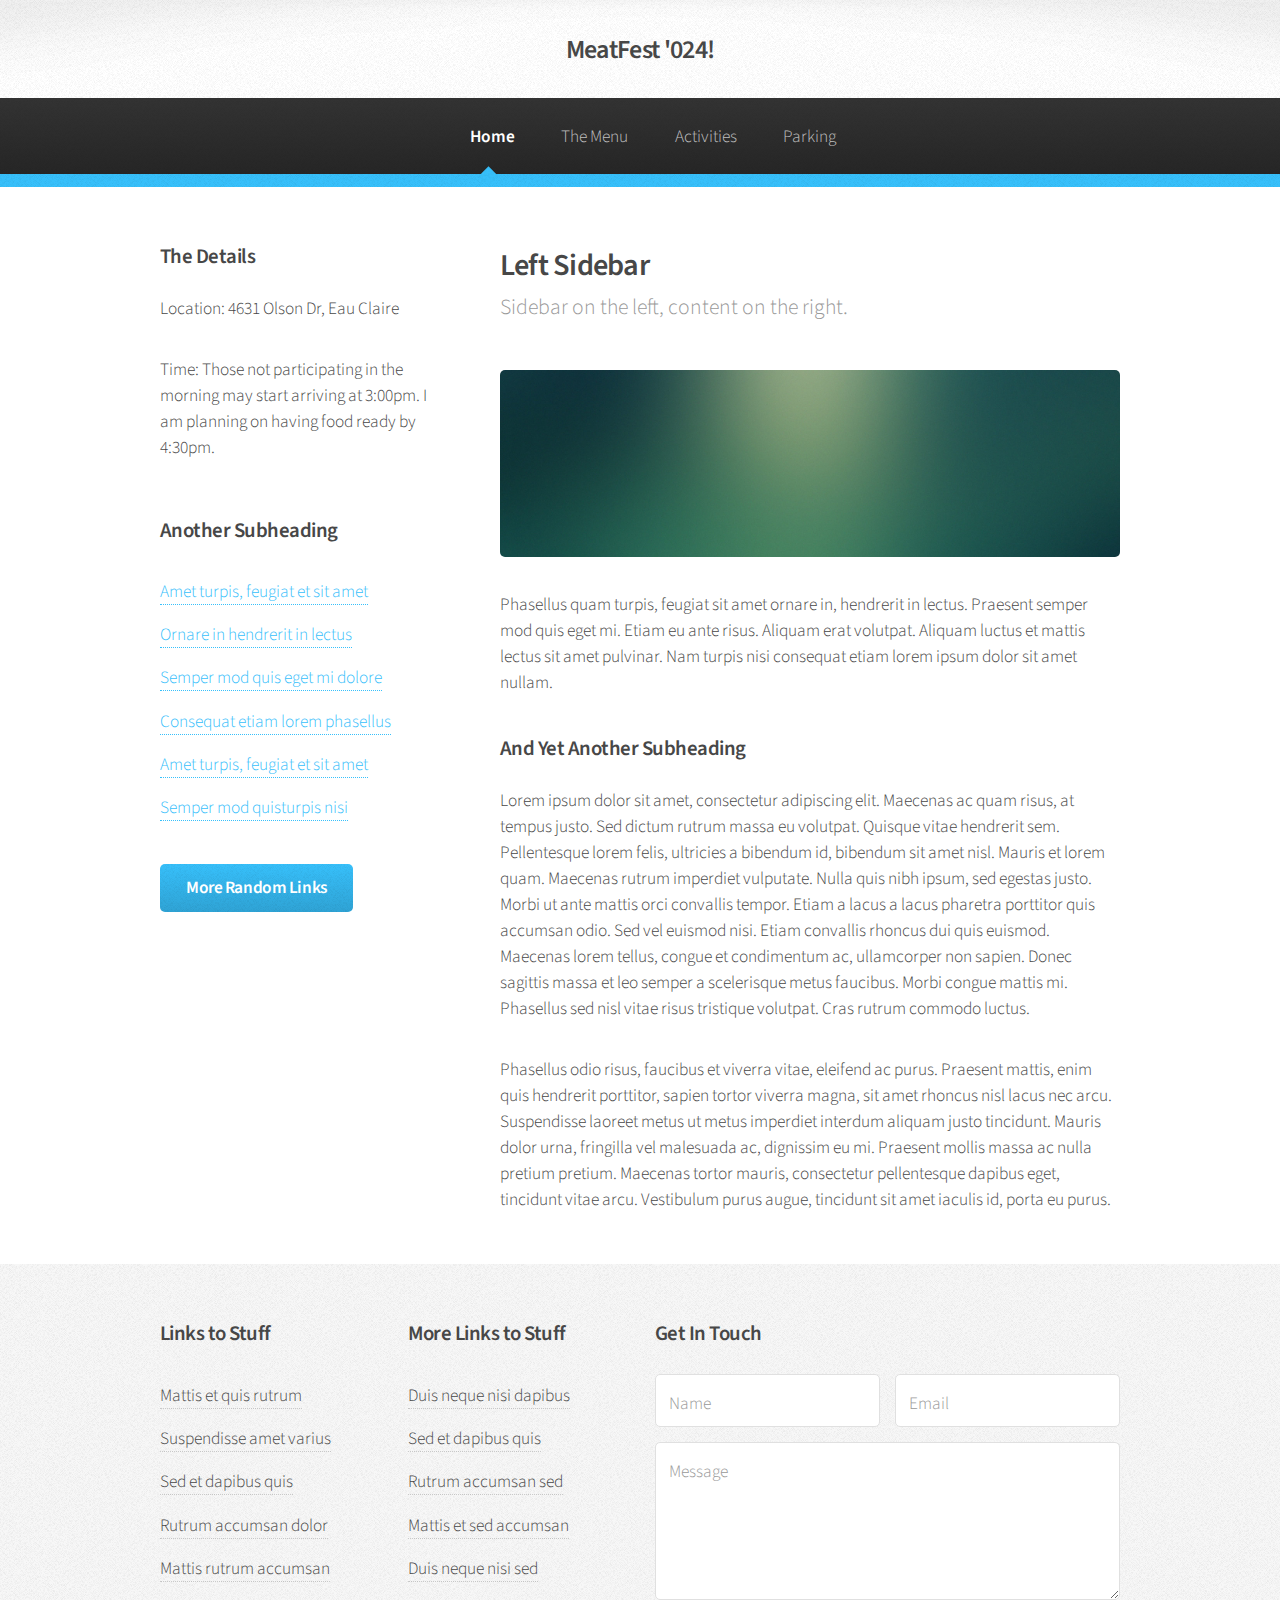
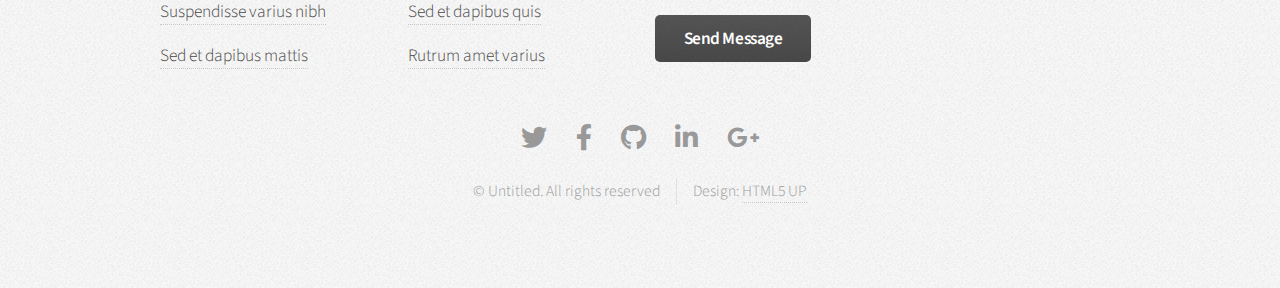
==== commit 4003d05a: "fix section" ====
--- a/index.html
+++ b/index.html
@@ -50,7 +50,7 @@
 
 										<section>
 											<h3>The Details</h3>
-												<p>Location: 4631 Olson Dr, Eau Claire</p></section>
+												<p>Location: 4631 Olson Dr, Eau Claire</p>
 												<p>Time: Those not participating in the morning may start arriving at 3:00pm. I am planning on having food ready by 4:30pm.</p>
 												<footer>
 													
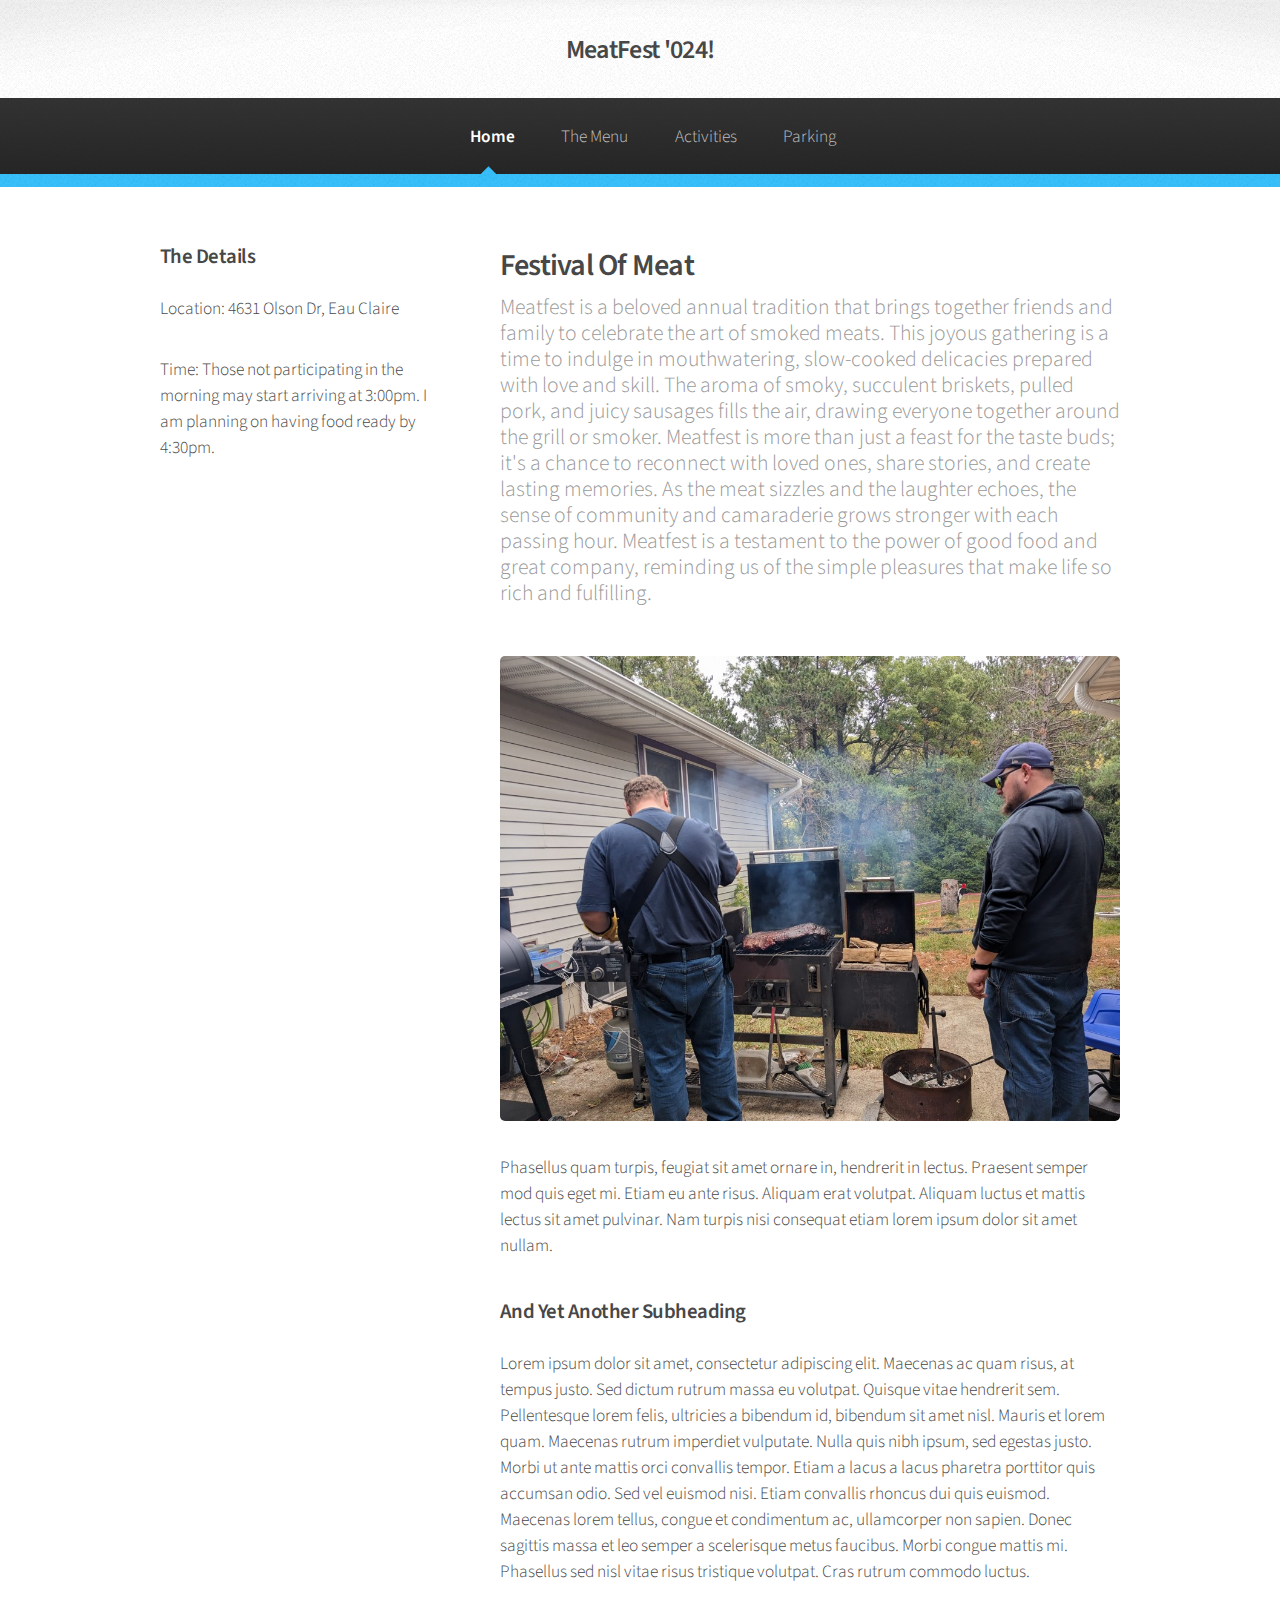
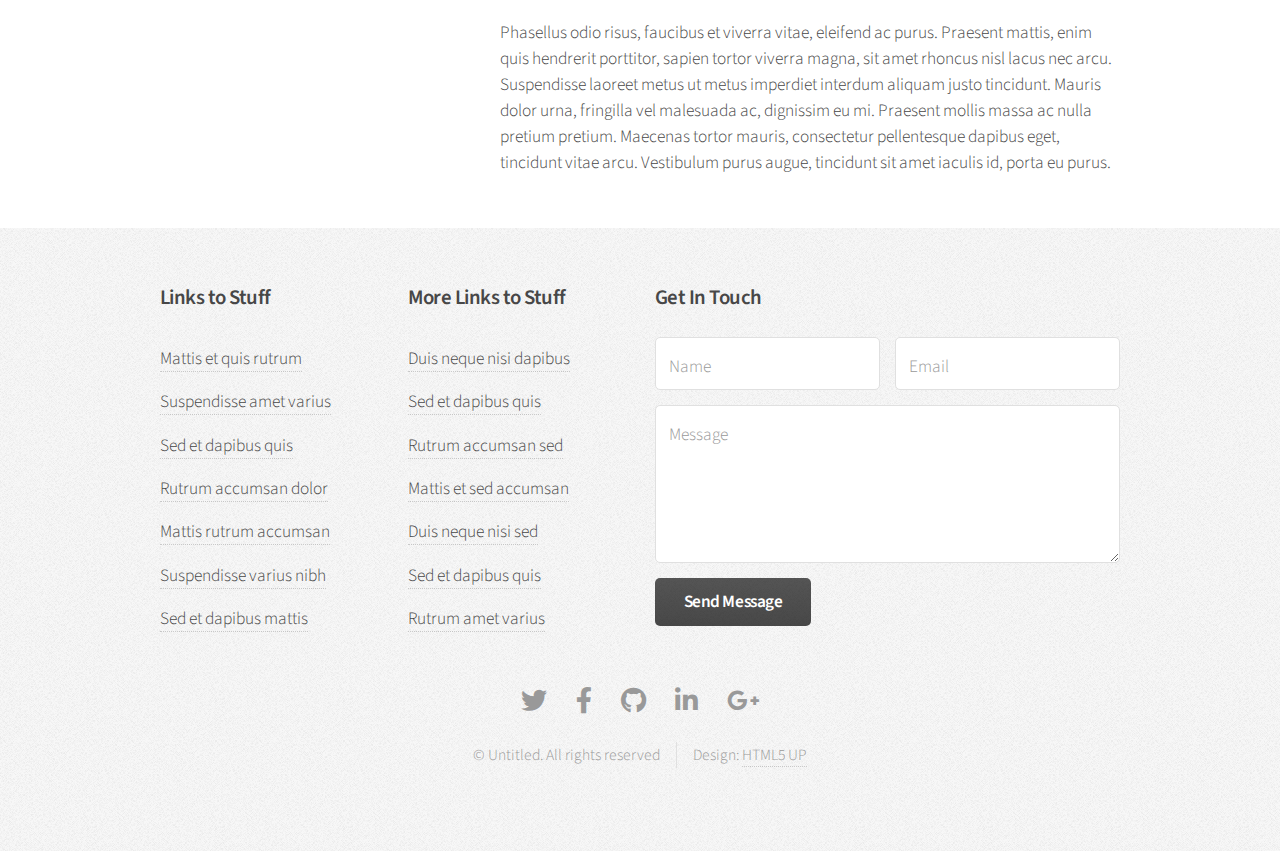
==== commit d4d16b57: "images" ====
--- a/index.html
+++ b/index.html
@@ -16,7 +16,7 @@
 
 			<!-- Header -->
 				<div id="header">
-
+				
 					<!-- Logo -->
 						<h1><a href="index.html" id="logo">MeatFest '024!</a></h1>
 
@@ -56,22 +56,9 @@
 													
 												</footer>
 										</section>
-
 										<section>
-											<h3>Another Subheading</h3>
-											<ul class="links">
-												<li><a href="#">Amet turpis, feugiat et sit amet</a></li>
-												<li><a href="#">Ornare in hendrerit in lectus</a></li>
-												<li><a href="#">Semper mod quis eget mi dolore</a></li>
-												<li><a href="#">Consequat etiam lorem phasellus</a></li>
-												<li><a href="#">Amet turpis, feugiat et sit amet</a></li>
-												<li><a href="#">Semper mod quisturpis nisi</a></li>
-											</ul>
-											<footer>
-												<a href="#" class="button">More Random Links</a>
-											</footer>
+										<!--	<img src="images/PXL_20231014_122141278.MP (Large).jpg"> -->
 										</section>
-
 								</div>
 							</div>
 							<div class="col-8  col-12-narrower imp-narrower">
@@ -81,11 +68,12 @@
 
 										<article>
 											<header>
-												<h2>Left Sidebar</h2>
-												<p>Sidebar on the left, content on the right.</p>
+												<h2>Festival Of Meat</h2>
+												<p>Meatfest is a beloved annual tradition that brings together friends and family to celebrate the art of smoked meats. This joyous gathering is a time to indulge in mouthwatering, slow-cooked delicacies prepared with love and skill. The aroma of smoky, succulent briskets, pulled pork, and juicy sausages fills the air, drawing everyone together around the grill or smoker. Meatfest is more than just a feast for the taste buds; it's a chance to reconnect with loved ones, share stories, and create lasting memories. As the meat sizzles and the laughter echoes, the sense of community and camaraderie grows stronger with each passing hour. Meatfest is a testament to the power of good food and great company, reminding us of the simple pleasures that make life so rich and fulfilling.
+												</p>
 											</header>
 
-											<span class="image featured"><img src="images/banner.jpg" alt="" /></span>
+											<span class="image featured"><img src="images/PXL_20231014_161230990-Medium.jpg" alt="" /></span>
 
 											<p>Phasellus quam turpis, feugiat sit amet ornare in, hendrerit in lectus.
 											Praesent semper mod quis eget mi. Etiam eu ante risus. Aliquam erat volutpat.
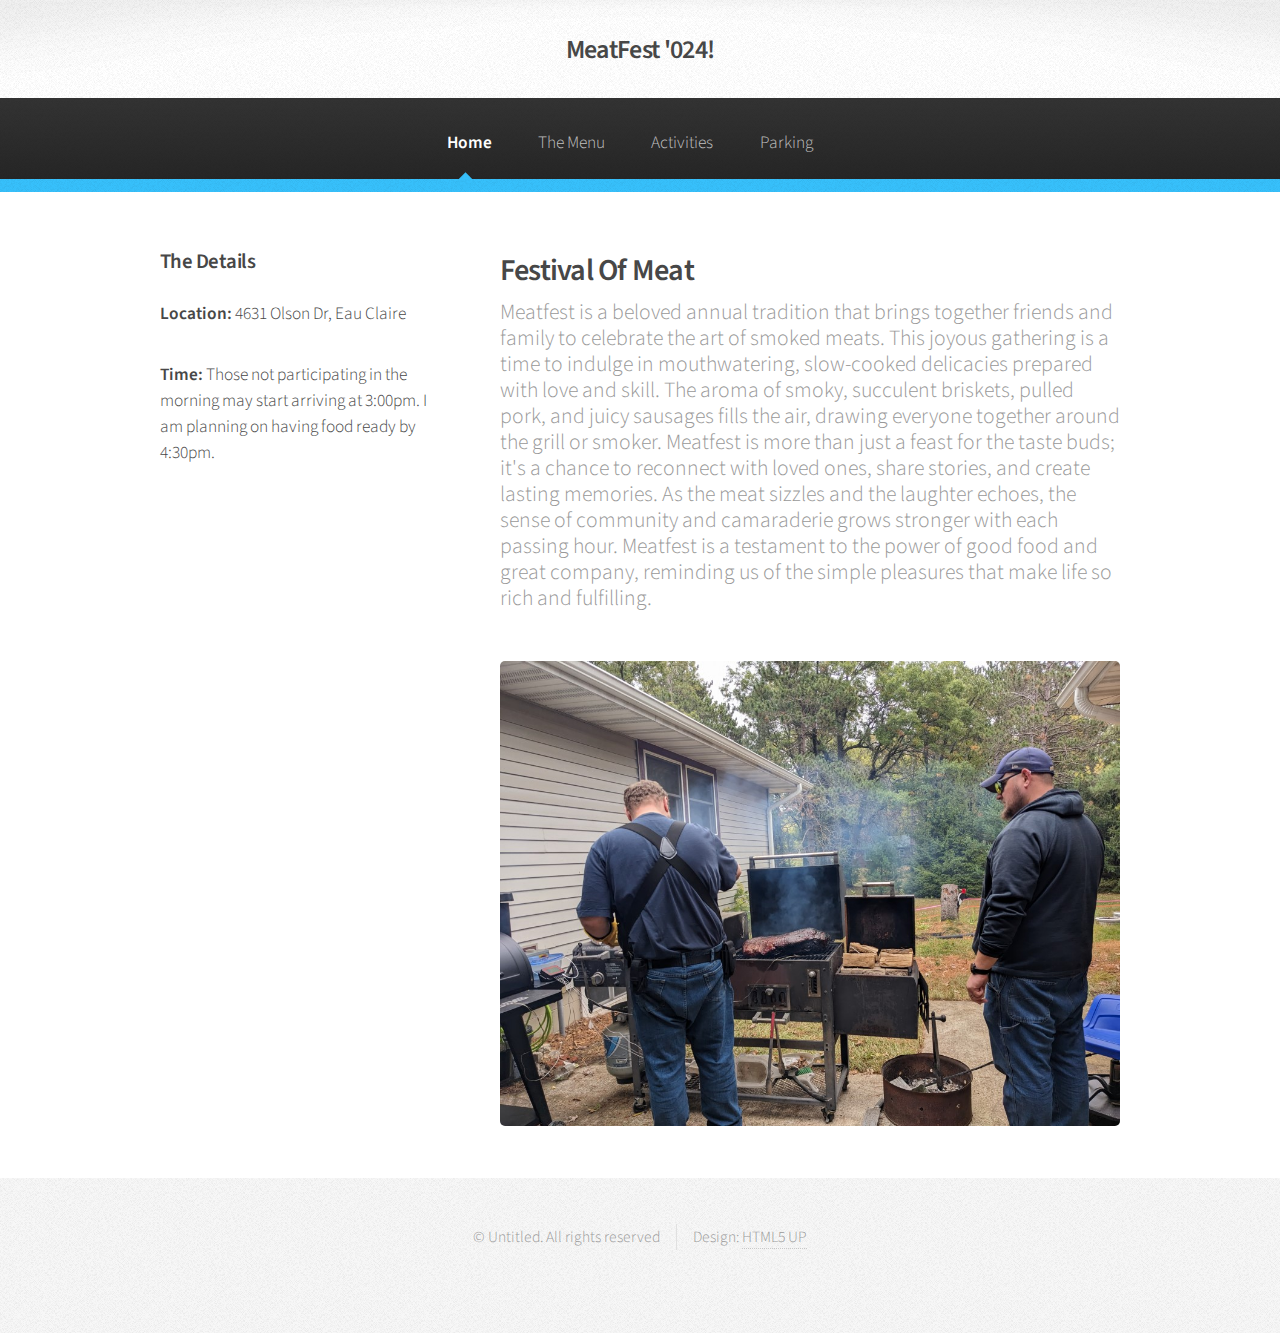
==== commit 3a7d466a: "stuff" ====
--- a/index.html
+++ b/index.html
@@ -18,7 +18,7 @@
 				<div id="header">
 				
 					<!-- Logo -->
-						<h1><a href="index.html" id="logo">MeatFest '024!</a></h1>
+					<h1><a href="index.html" id="logo">MeatFest '024!</a></h1>
 
 					<!-- Nav -->
 						<nav id="nav">
@@ -34,6 +34,7 @@
 								</li>
 								<li><a href="activities.html">Activities</a></li>
 								<li><a href="parking.html">Parking</a></li>
+								<li><a href="participate.html"></a></li>
 							</ul>
 						</nav>
 
@@ -50,8 +51,8 @@
 
 										<section>
 											<h3>The Details</h3>
-												<p>Location: 4631 Olson Dr, Eau Claire</p>
-												<p>Time: Those not participating in the morning may start arriving at 3:00pm. I am planning on having food ready by 4:30pm.</p>
+												<p><b>Location:</b> 4631 Olson Dr, Eau Claire</p>
+												<p><b>Time:</b> Those not participating in the morning may start arriving at 3:00pm. I am planning on having food ready by 4:30pm.</p>
 												<footer>
 													
 												</footer>
@@ -74,28 +75,6 @@
 											</header>
 
 											<span class="image featured"><img src="images/PXL_20231014_161230990-Medium.jpg" alt="" /></span>
-
-											<p>Phasellus quam turpis, feugiat sit amet ornare in, hendrerit in lectus.
-											Praesent semper mod quis eget mi. Etiam eu ante risus. Aliquam erat volutpat.
-											Aliquam luctus et mattis lectus sit amet pulvinar. Nam turpis nisi
-											consequat etiam lorem ipsum dolor sit amet nullam.</p>
-
-											<h3>And Yet Another Subheading</h3>
-											<p>Lorem ipsum dolor sit amet, consectetur adipiscing elit. Maecenas ac quam risus, at tempus
-											justo. Sed dictum rutrum massa eu volutpat. Quisque vitae hendrerit sem. Pellentesque lorem felis,
-											ultricies a bibendum id, bibendum sit amet nisl. Mauris et lorem quam. Maecenas rutrum imperdiet
-											vulputate. Nulla quis nibh ipsum, sed egestas justo. Morbi ut ante mattis orci convallis tempor.
-											Etiam a lacus a lacus pharetra porttitor quis accumsan odio. Sed vel euismod nisi. Etiam convallis
-											rhoncus dui quis euismod. Maecenas lorem tellus, congue et condimentum ac, ullamcorper non sapien.
-											Donec sagittis massa et leo semper a scelerisque metus faucibus. Morbi congue mattis mi.
-											Phasellus sed nisl vitae risus tristique volutpat. Cras rutrum commodo luctus.</p>
-
-											<p>Phasellus odio risus, faucibus et viverra vitae, eleifend ac purus. Praesent mattis, enim
-											quis hendrerit porttitor, sapien tortor viverra magna, sit amet rhoncus nisl lacus nec arcu.
-											Suspendisse laoreet metus ut metus imperdiet interdum aliquam justo tincidunt. Mauris dolor urna,
-											fringilla vel malesuada ac, dignissim eu mi. Praesent mollis massa ac nulla pretium pretium.
-											Maecenas tortor mauris, consectetur pellentesque dapibus eget, tincidunt vitae arcu.
-											Vestibulum purus augue, tincidunt sit amet iaculis id, porta eu purus.</p>
 										</article>
 
 								</div>
@@ -108,7 +87,7 @@
 				<div id="footer">
 					<div class="container">
 						<div class="row">
-							<section class="col-3 col-6-narrower col-12-mobilep">
+							<!-- <section class="col-3 col-6-narrower col-12-mobilep">
 								<h3>Links to Stuff</h3>
 								<ul class="links">
 									<li><a href="#">Mattis et quis rutrum</a></li>
@@ -152,18 +131,18 @@
 										</div>
 									</div>
 								</form>
-							</section>
+							</section> -->
 						</div>
 					</div>
 
 					<!-- Icons -->
-						<ul class="icons">
+						<!-- <ul class="icons">
 							<li><a href="#" class="icon brands fa-twitter"><span class="label">Twitter</span></a></li>
 							<li><a href="#" class="icon brands fa-facebook-f"><span class="label">Facebook</span></a></li>
 							<li><a href="#" class="icon brands fa-github"><span class="label">GitHub</span></a></li>
 							<li><a href="#" class="icon brands fa-linkedin-in"><span class="label">LinkedIn</span></a></li>
 							<li><a href="#" class="icon brands fa-google-plus-g"><span class="label">Google+</span></a></li>
-						</ul>
+						</ul> -->
 
 					<!-- Copyright -->
 						<div class="copyright">
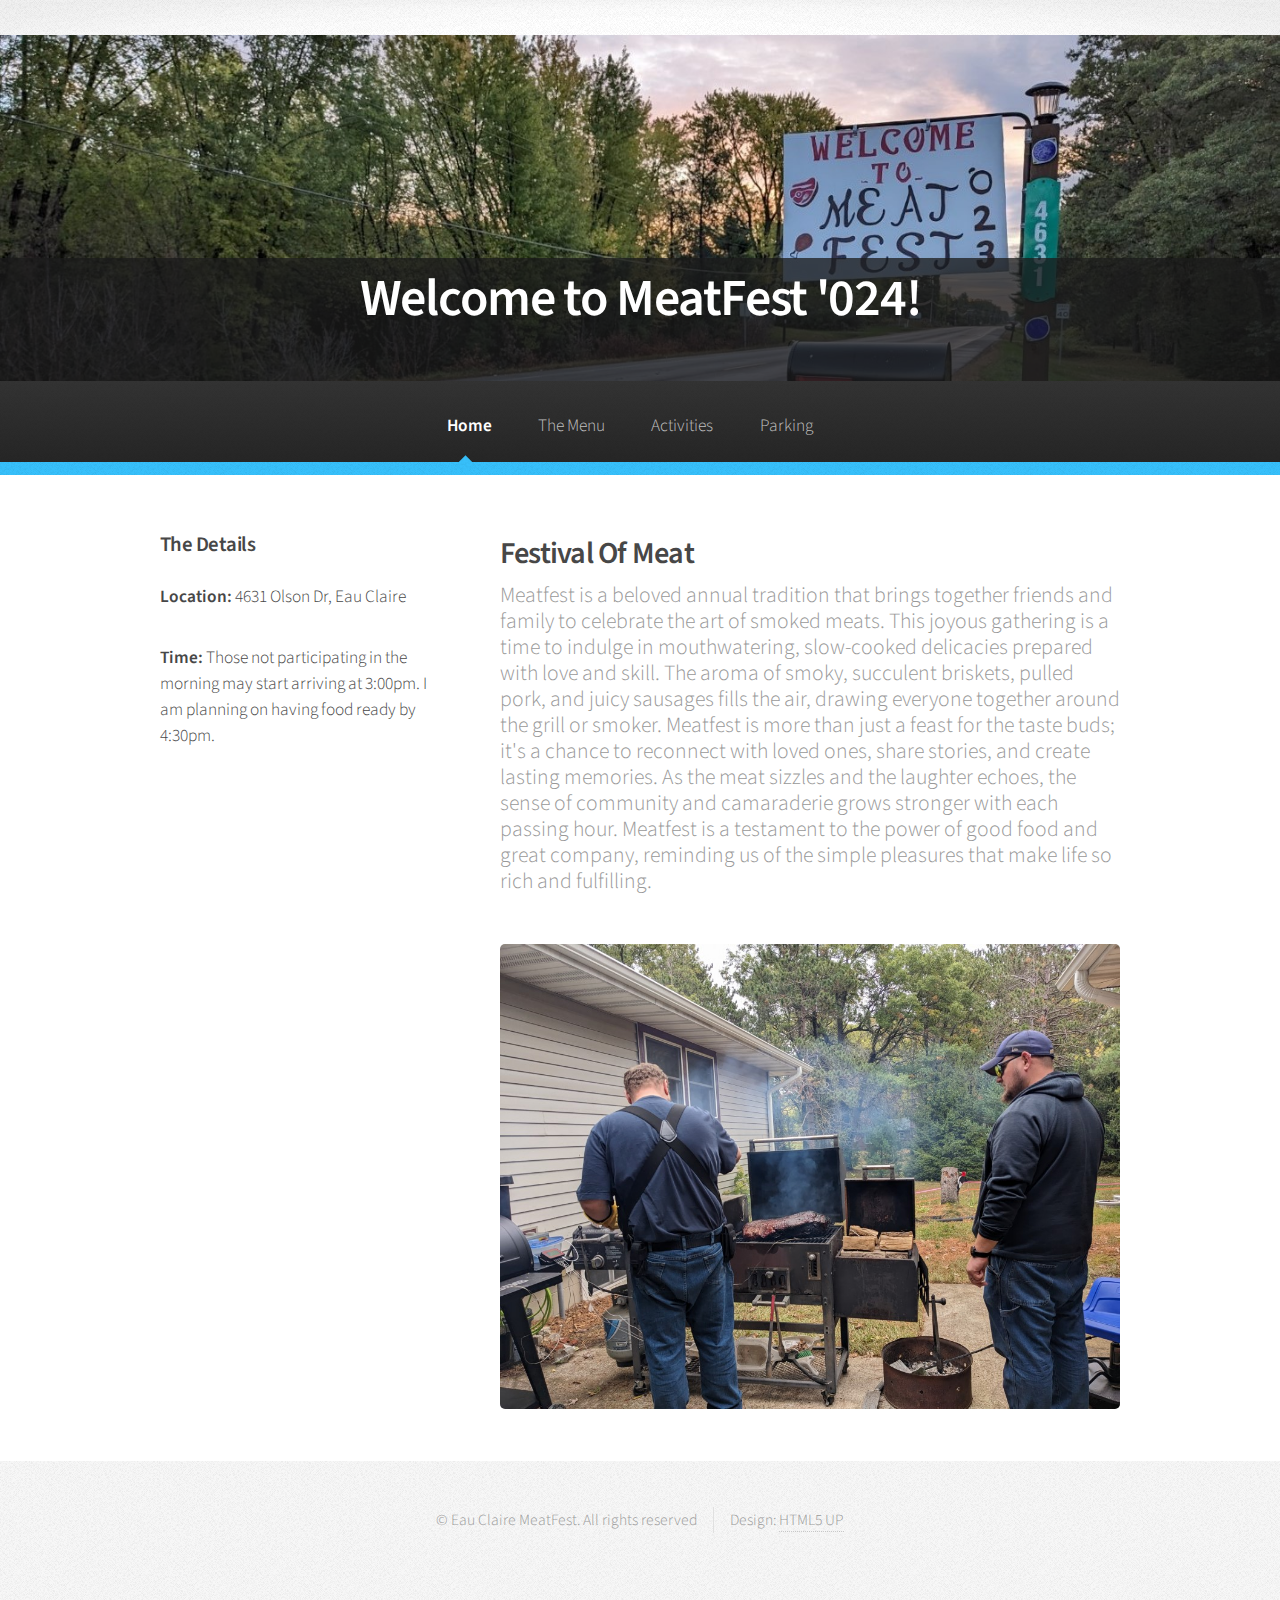
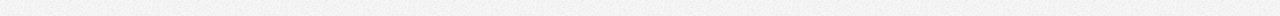
==== commit f65fe26e: "updated more stuff" ====
--- a/index.html
+++ b/index.html
@@ -18,8 +18,11 @@
 				<div id="header">
 				
 					<!-- Logo -->
-					<h1><a href="index.html" id="logo">MeatFest '024!</a></h1>
-
+					<section id="banner">
+						<header>
+							<h1><a href="index.html" id="logo">Welcome to MeatFest '024!</a></h1>
+						</header>
+					</section>
 					<!-- Nav -->
 						<nav id="nav">
 							<ul>
@@ -76,7 +79,6 @@
 
 											<span class="image featured"><img src="images/PXL_20231014_161230990-Medium.jpg" alt="" /></span>
 										</article>
-
 								</div>
 							</div>
 						</div>
@@ -87,67 +89,13 @@
 				<div id="footer">
 					<div class="container">
 						<div class="row">
-							<!-- <section class="col-3 col-6-narrower col-12-mobilep">
-								<h3>Links to Stuff</h3>
-								<ul class="links">
-									<li><a href="#">Mattis et quis rutrum</a></li>
-									<li><a href="#">Suspendisse amet varius</a></li>
-									<li><a href="#">Sed et dapibus quis</a></li>
-									<li><a href="#">Rutrum accumsan dolor</a></li>
-									<li><a href="#">Mattis rutrum accumsan</a></li>
-									<li><a href="#">Suspendisse varius nibh</a></li>
-									<li><a href="#">Sed et dapibus mattis</a></li>
-								</ul>
-							</section>
-							<section class="col-3 col-6-narrower col-12-mobilep">
-								<h3>More Links to Stuff</h3>
-								<ul class="links">
-									<li><a href="#">Duis neque nisi dapibus</a></li>
-									<li><a href="#">Sed et dapibus quis</a></li>
-									<li><a href="#">Rutrum accumsan sed</a></li>
-									<li><a href="#">Mattis et sed accumsan</a></li>
-									<li><a href="#">Duis neque nisi sed</a></li>
-									<li><a href="#">Sed et dapibus quis</a></li>
-									<li><a href="#">Rutrum amet varius</a></li>
-								</ul>
-							</section>
-							<section class="col-6 col-12-narrower">
-								<h3>Get In Touch</h3>
-								<form>
-									<div class="row gtr-50">
-										<div class="col-6 col-12-mobilep">
-											<input type="text" name="name" id="name" placeholder="Name" />
-										</div>
-										<div class="col-6 col-12-mobilep">
-											<input type="email" name="email" id="email" placeholder="Email" />
-										</div>
-										<div class="col-12">
-											<textarea name="message" id="message" placeholder="Message" rows="5"></textarea>
-										</div>
-										<div class="col-12">
-											<ul class="actions">
-												<li><input type="submit" class="button alt" value="Send Message" /></li>
-											</ul>
-										</div>
-									</div>
-								</form>
-							</section> -->
 						</div>
 					</div>
-
-					<!-- Icons -->
-						<!-- <ul class="icons">
-							<li><a href="#" class="icon brands fa-twitter"><span class="label">Twitter</span></a></li>
-							<li><a href="#" class="icon brands fa-facebook-f"><span class="label">Facebook</span></a></li>
-							<li><a href="#" class="icon brands fa-github"><span class="label">GitHub</span></a></li>
-							<li><a href="#" class="icon brands fa-linkedin-in"><span class="label">LinkedIn</span></a></li>
-							<li><a href="#" class="icon brands fa-google-plus-g"><span class="label">Google+</span></a></li>
-						</ul> -->
 
 					<!-- Copyright -->
 						<div class="copyright">
 							<ul class="menu">
-								<li>&copy; Untitled. All rights reserved</li><li>Design: <a href="http://html5up.net">HTML5 UP</a></li>
+								<li>&copy; Eau Claire MeatFest. All rights reserved</li><li>Design: <a href="http://html5up.net">HTML5 UP</a></li>
 							</ul>
 						</div>
 
--- a/assets/css/main.css
+++ b/assets/css/main.css
@@ -2531,7 +2531,7 @@
 
 	#header {
 		text-align: center;
-		padding: 3em 0 0 0;
+		padding: em 0 0 0;
 		background-color: #fff;
 		background-image: url("images/bg02.png"), url("images/bg02.png"), url("images/bg01.png");
 		background-position: top left,					top left,					top left;
@@ -2545,7 +2545,7 @@
 		}
 
 			#header h1 a {
-				font-size: 1.5em;
+				font-size: 3em;
 				letter-spacing: -0.025em;
 				border: 0;
 			}
@@ -2674,7 +2674,7 @@
 /* Banner */
 
 	#banner {
-		background-image: url("../../images/banner.jpg");
+		background-image: url("../../images/PXL_20231014_122141278.MP-Large-crop.jpg");
 		background-position: center center;
 		background-size: cover;
 		height: 28em;
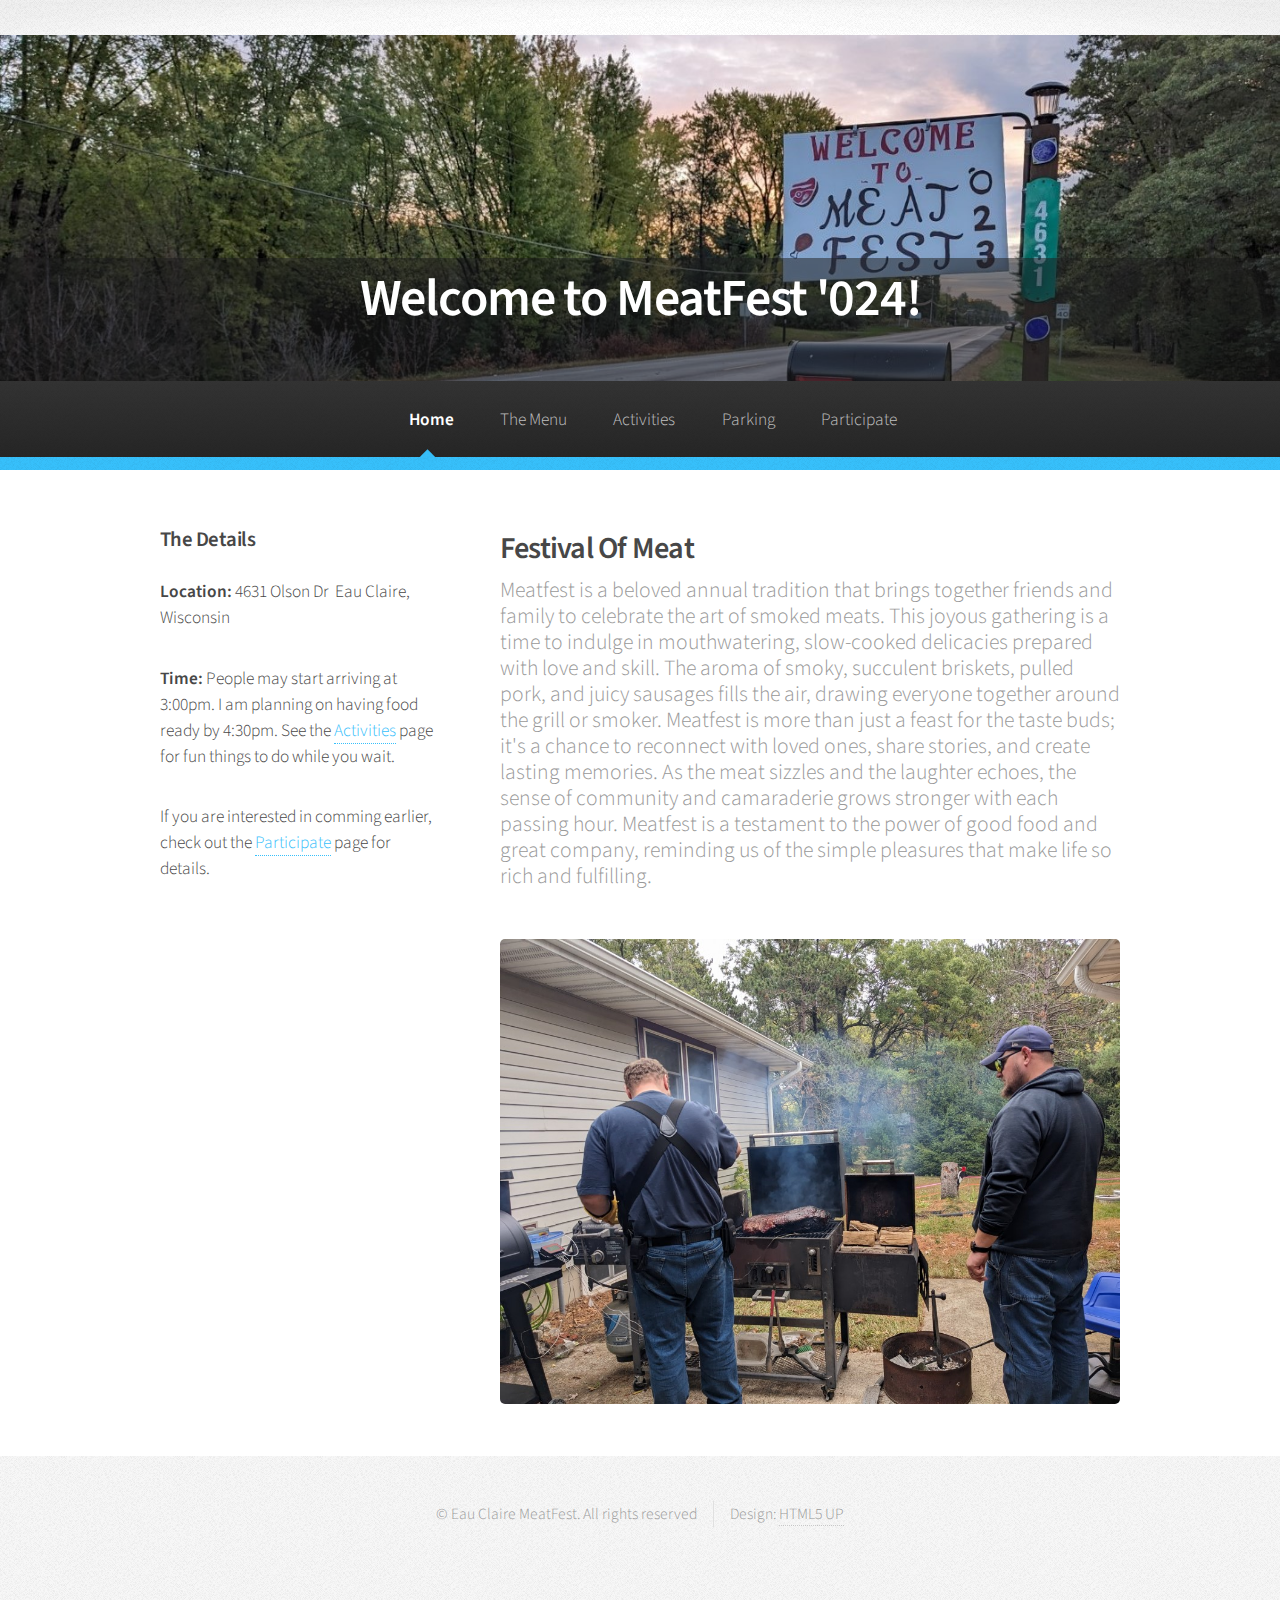
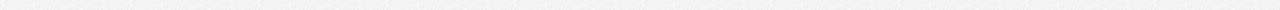
==== commit 45e0c60c: "Updated all pages" ====
--- a/index.html
+++ b/index.html
@@ -37,7 +37,7 @@
 								</li>
 								<li><a href="activities.html">Activities</a></li>
 								<li><a href="parking.html">Parking</a></li>
-								<li><a href="participate.html"></a></li>
+								<li><a href="participate.html">Participate</a></li>
 							</ul>
 						</nav>
 
@@ -54,8 +54,9 @@
 
 										<section>
 											<h3>The Details</h3>
-												<p><b>Location:</b> 4631 Olson Dr, Eau Claire</p>
-												<p><b>Time:</b> Those not participating in the morning may start arriving at 3:00pm. I am planning on having food ready by 4:30pm.</p>
+												<p><b>Location:</b> 4631 Olson Dr &nbspEau Claire, Wisconsin</p>
+												<p><b>Time:</b> People may start arriving at 3:00pm. I am planning on having food ready by 4:30pm. See the <a href="activities.html">Activities</a> page for fun things to do while you wait.</p>
+												<p>If you are interested in comming earlier, check out the <a href="participate.html">Participate</a> page for details.</p>
 												<footer>
 													
 												</footer>
--- a/assets/css/main.css
+++ b/assets/css/main.css
@@ -2540,7 +2540,7 @@
 	}
 
 		#header h1 {
-			padding: 0 0 2.75em 0;
+			padding: 0 0 0em 0;
 			margin: 0;
 		}
 
@@ -2688,7 +2688,7 @@
 			left: 0;
 			width: 100%;
 			background: #212121;
-			background: rgba(27, 27, 27, 0.75);
+			background: rgba(27, 27, 27, 0.5);
 			color: #fff;
 			padding: 1.5em 0;
 		}
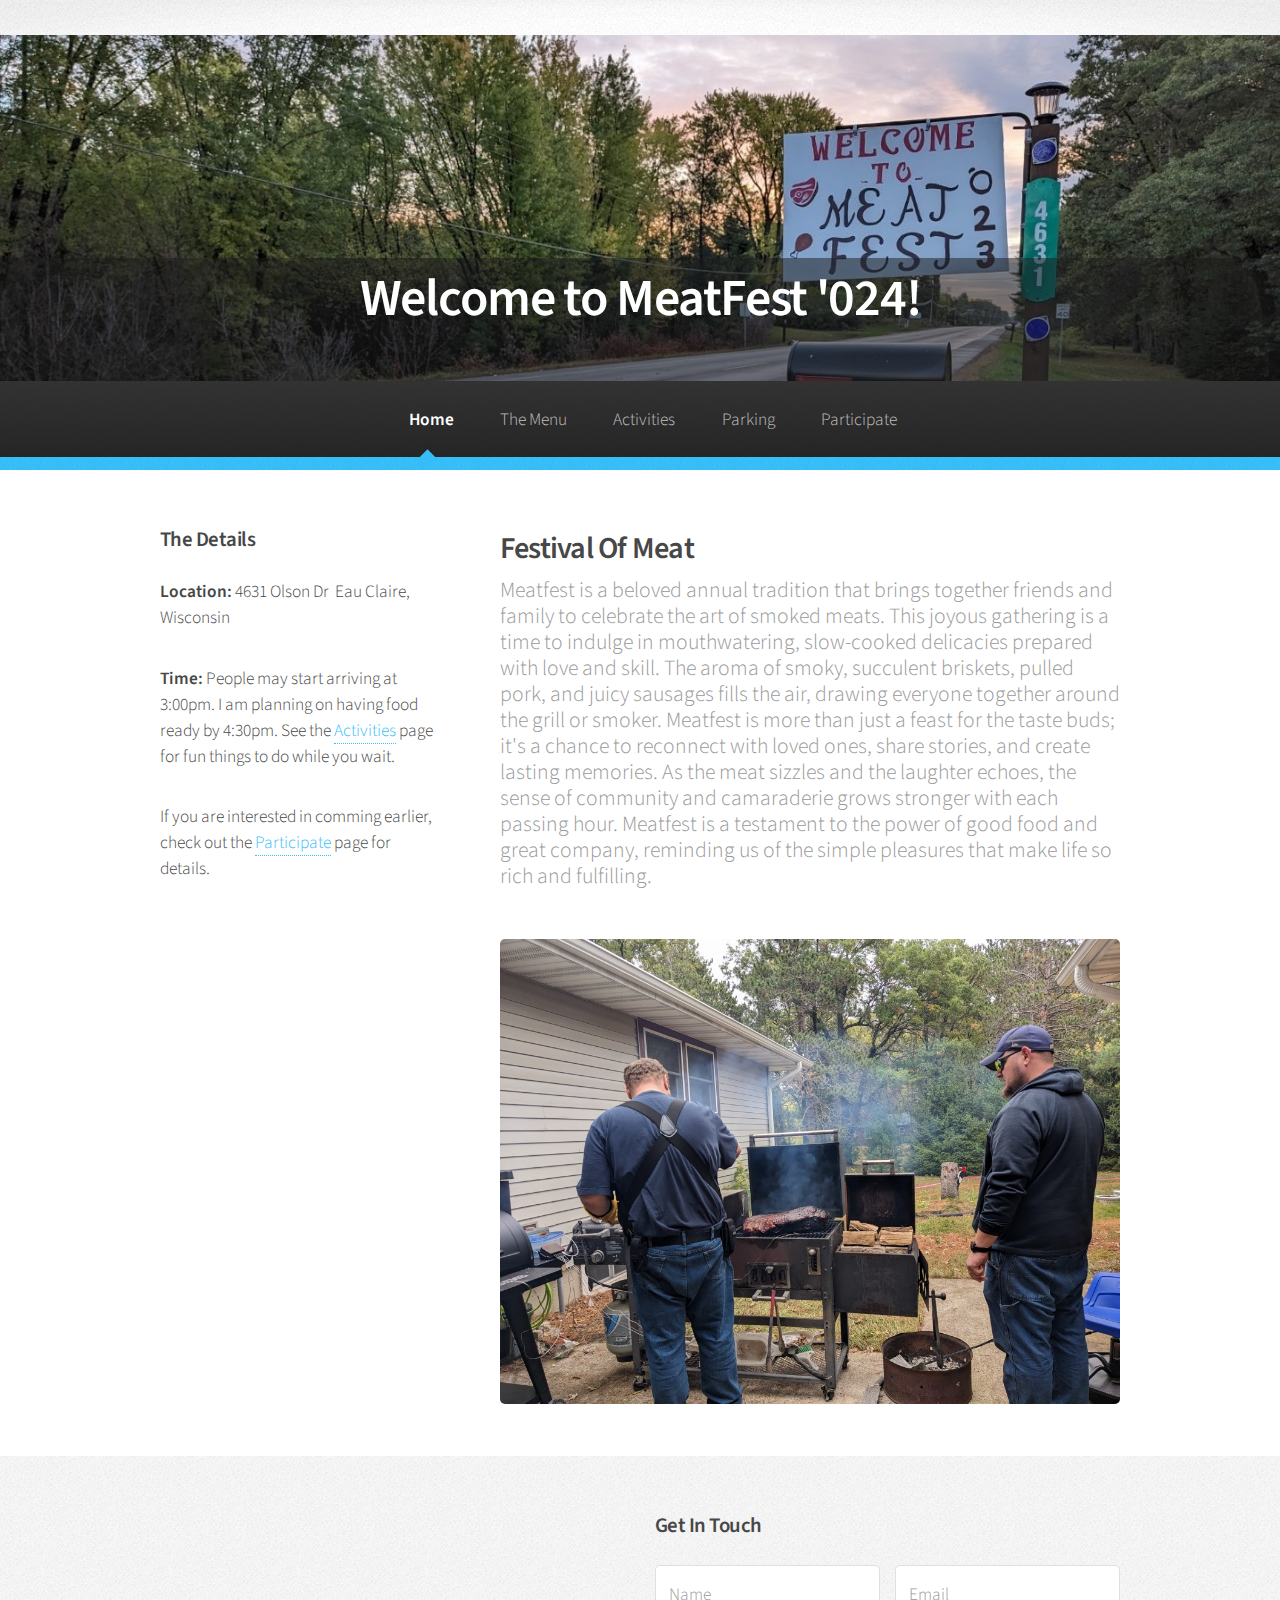
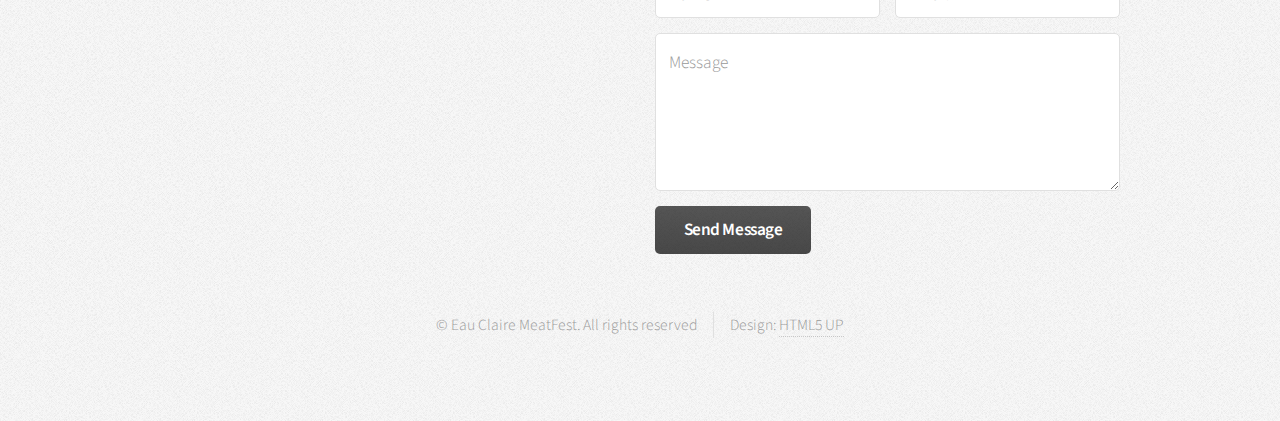
==== commit a32bdccc: "more updates" ====
--- a/index.html
+++ b/index.html
@@ -90,6 +90,31 @@
 				<div id="footer">
 					<div class="container">
 						<div class="row">
+							<section class="col-3 col-6-narrower col-12-mobilep">
+							</section>
+							<section class="col-3 col-6-narrower col-12-mobilep">
+							</section>
+							<section class="col-6 col-12-narrower">
+								<h3>Get In Touch</h3>
+								<form method="post" action="https://forms.un-static.com/forms/5c234fdc4834c9398cefcbca8fa0dc8eab6dcf5e">
+									<div class="row gtr-50">
+										<div class="col-6 col-12-mobilep">
+											<input type="text" name="name" id="name" placeholder="Name" />
+										</div>
+										<div class="col-6 col-12-mobilep">
+											<input type="email" name="email" id="email" placeholder="Email" />
+										</div>
+										<div class="col-12">
+											<textarea name="message" id="message" placeholder="Message" rows="5"></textarea>
+										</div>
+										<div class="col-12">
+											<ul class="actions">
+												<li><input type="submit" class="button alt" value="Send Message" /></li>
+											</ul>
+										</div>
+									</div>
+								</form>
+							</section>
 						</div>
 					</div>
 
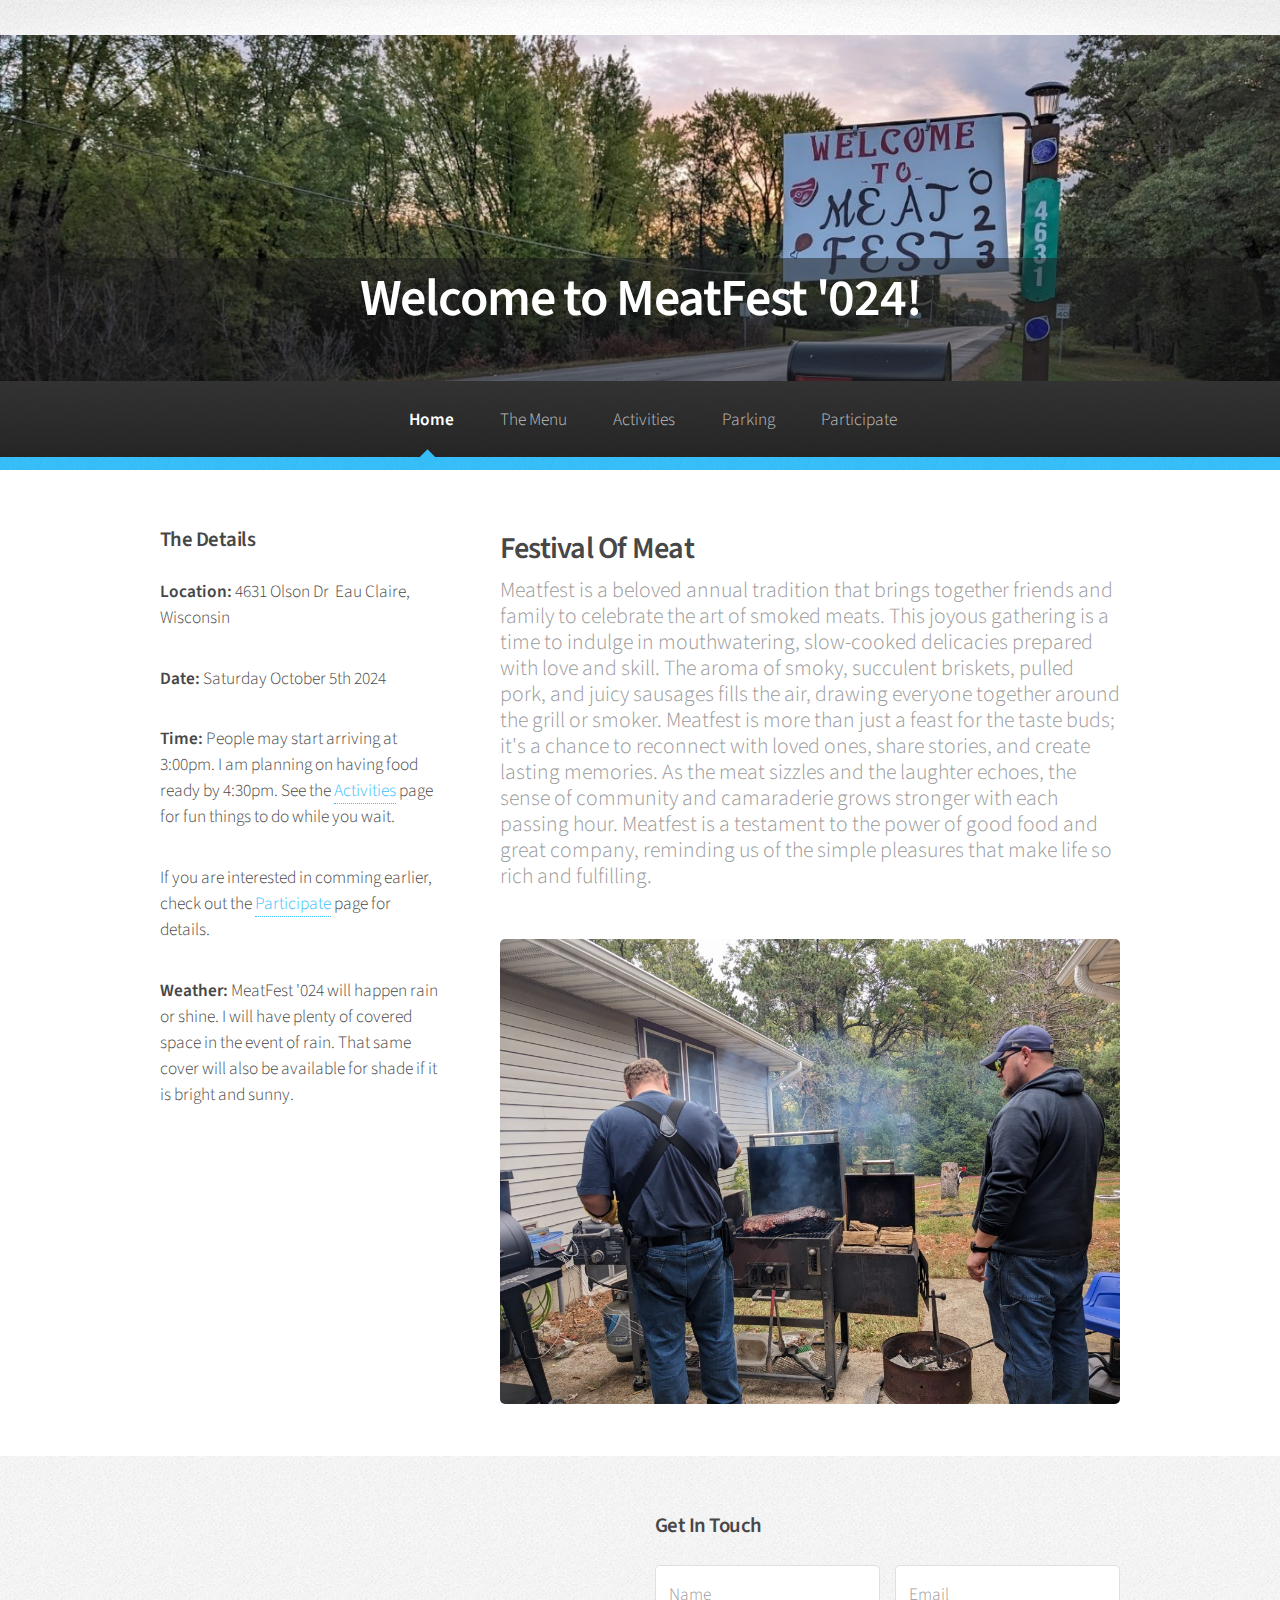
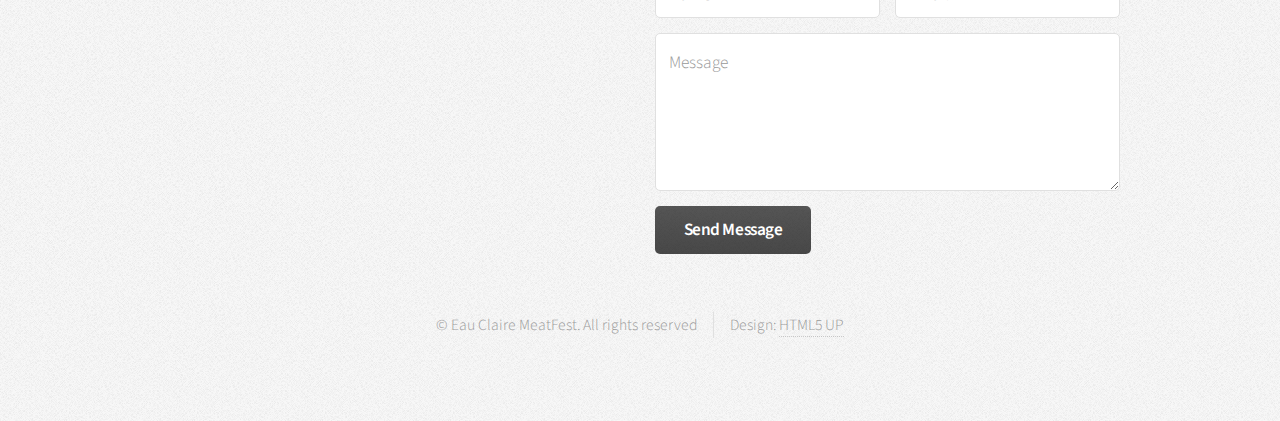
==== commit 4704341c: "I think im done for now?" ====
--- a/index.html
+++ b/index.html
@@ -55,8 +55,10 @@
 										<section>
 											<h3>The Details</h3>
 												<p><b>Location:</b> 4631 Olson Dr &nbspEau Claire, Wisconsin</p>
+												<p><b>Date: </b>Saturday October 5th 2024</p>
 												<p><b>Time:</b> People may start arriving at 3:00pm. I am planning on having food ready by 4:30pm. See the <a href="activities.html">Activities</a> page for fun things to do while you wait.</p>
 												<p>If you are interested in comming earlier, check out the <a href="participate.html">Participate</a> page for details.</p>
+												<p><b>Weather: </b>MeatFest '024 will happen rain or shine. I will have plenty of covered space in the event of rain. That same cover will also be available for shade if it is bright and sunny.</p>
 												<footer>
 													
 												</footer>
